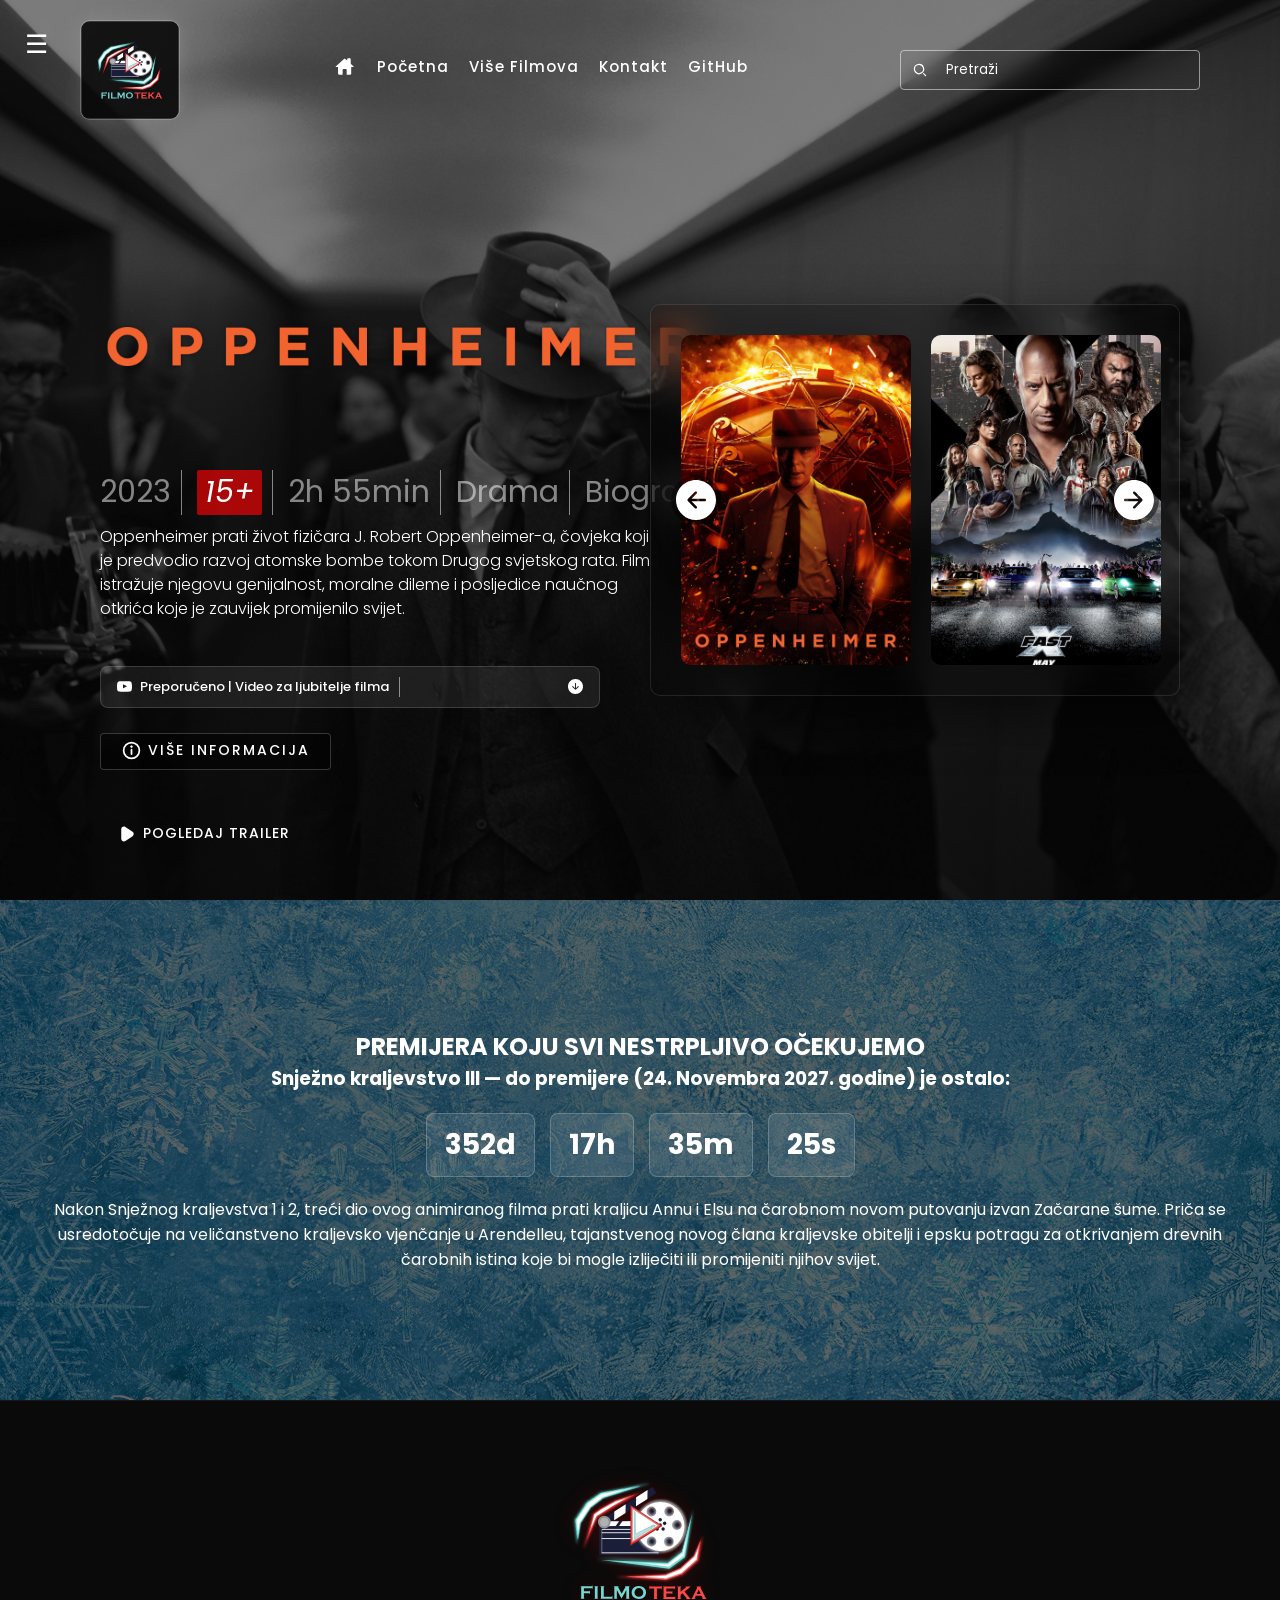
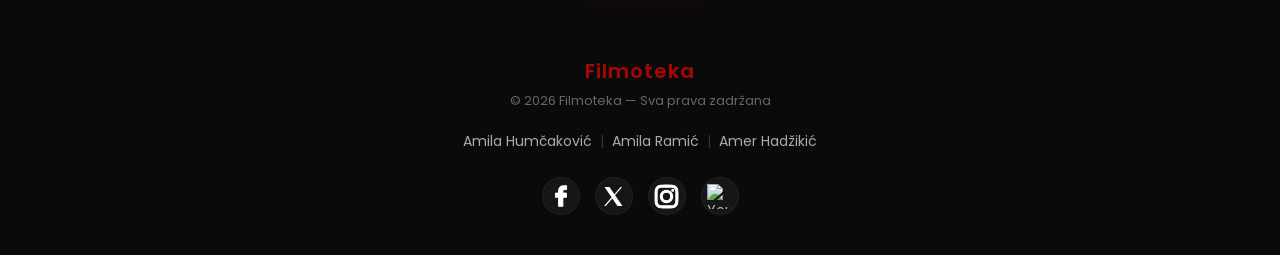
==== Završni projekat - Grupa10 (TPTP 2026)/index.html @ 95c1a212 "Dodana je funkcionalnost za pretragu(search) u tptpskripte.js" ====
<!DOCTYPE html>
<html lang="bs">
<head>
    <meta charset="UTF-8" />
    <meta name="viewport" content="width=device-width, initial-scale=1.0" />

    
    <link rel="stylesheet" href="./tptpstil.css" />
    

    <title>Filmoteka</title>
    <link rel="icon" type="image/png" sizes="128x128" href="./Fotografije za projekat/Vektorske fotografije/filmotekaSaTekstom.svg">
</head>
<body>

    <header>
        <a href="index.html" class="logo"><img src="./Fotografije za projekat/Vektorske fotografije/filmotekaSaTekstom.svg" style="width:190px;">
        </a>

        <ul class="nav">
            <li>
                <a href="index.html"><img src="./Fotografije za projekat/Vektorske fotografije/BijeliSVG/KućaBijela.svg" alt="Početna" height="25" width="25"></a>
            </li>

            <li><a href="index.html">Početna</a></li>
            <li><a href="sadrzaj.html">Više Filmova</a></li>
            <li><a href="kontakt.html">Kontakt</a></li>
            <li><a href="https://github.com/amila-humcakovic/Grupa10-TPTP-2026" target="_blank">GitHub</a></li>
        </ul>
     <div class="search">
            <input type="text" placeholder="Pretraži" />
            <img src="./Fotografije za projekat/Vektorske fotografije/BijeliSVG/PretragaBijela.svg" alt="Pretraga" height="30" width="30">
        </div>

     <div class="side-menu" id="sideMenu">

            <a href="index.html"><img src="./Fotografije za projekat/Vektorske fotografije/BijeliSVG/KućaBijela.svg" alt="Početna" height="25" width="25"> Početna</a>
            <a href="sadrzaj.html">Više Filmova</a>
            <a href="kontakt.html">Kontakt</a>

     </div>

<div class="menu-toggle" id="menuToggle">☰</div>

     </header>
        <div class="banner" id="banner" style="background-image: url('./Fotografije za projekat/Filmovi - za pozadinu/Biografija/Oppenheimer.jpg'); background-size: cover;">
            <div class="content active">
                <img src="./Fotografije za projekat/Filmovi - logo/Oppenheimer_Movie_Logo_2023.png" style="width: 720px;" alt="Oppenheimer" 
            class="movie-title" id="movie-title">
            <h4>
                <span id="movie-year">2023</span>
                <span><i id="movie-age">15+</i></span>
                <span id="movie-duration">2h 55min</span>
                <span id="movie-genre1">Drama</span>
                <span id="movie-genre2">Biografski</span>
            </h4>
                <section>
                    <p id="movie-description">
                    Oppenheimer prati život fizičara J. Robert Oppenheimer-a, čovjeka koji je predvodio razvoj atomske bombe tokom Drugog svjetskog rata. 
                    Film istražuje njegovu genijalnost, moralne dileme i posljedice naučnog otkrića koje je zauvijek promijenilo svijet.
                   </p>

                  <aside>

                <div id="video-widget">
                    <button id="video-toggle">
                        <span id="video-toggle-label">
                            <img src="./Fotografije za projekat/Vektorske fotografije/BijeliSVG/YoutubeBijeli.svg" alt="Youtube" height="15" width="15">
                            Preporučeno | Video za ljubitelje filma
                        </span>
                        <img src="./Fotografije za projekat/Vektorske fotografije/BijeliSVG/StrijelicaDoleBijela.svg" alt="Toggle" height="15" width="15">
                    </button>
                    <div id="video-embed-box">
                        <div class="video-ratio-box">
                            <iframe
                                id="video-iframe"
                                src="https://www.youtube.com/embed/WOTV96rp5rY?rel=0"
                                title="Preporučeni video"
                                frameborder="0"
                                allow="accelerometer; autoplay; clipboard-write; encrypted-media; gyroscope; picture-in-picture"
                                allowfullscreen>
                            </iframe>
                        </div>
                    </div>
                </div>
            </aside>

                </section><br>
                <div class="button">
                    <a href="#" class="more" id="info-btn"><img src="./Fotografije za projekat/Vektorske fotografije/BijeliSVG/Informacije(i)Bijelo.svg" alt="Više informacija" height="21" width="21"> Više informacija</a>
                </div>
            </div>
            <div class="carousel-box">
            <div class="slider-wrapper">

    <button class="slide-btn left" id="prev">
        <img src="./Fotografije za projekat/Vektorske fotografije/BijeliSVG/LijevaStrijelicaBijela.svg" alt="Prethodni" height="25" width="25">
    </button>

    <div class="movie-slider" id="slider">

        <div class="movie-card" 

            data-bg="./Fotografije za projekat/Filmovi - za pozadinu/Biografija/Oppenheimer.jpg" 
            data-title="./Fotografije za projekat/Filmovi - logo/Oppenheimer_Movie_Logo_2023.png"
            data-trailer="https://www.youtube.com/watch?v=uYPbbksJxIg"
            data-description="Oppenheimer prati život fizičara J. Robert Oppenheimer-a, čovjeka koji je predvodio razvoj atomske bombe tokom Drugog svjetskog rata. Film istražuje njegovu genijalnost, moralne dileme i posljedice naučnog otkrića koje je zauvijek promijenilo svijet."
            data-year="2023"
            data-age="15+"
            data-duration="2h 55min"
            data-genre1="Drama"
            data-genre2="Biografski"
            data-DuziOpisFilma="J. Robert Oppenheimer bio je američki teorijski fizičar koji je predvodio Manhattanski projekt — tajni vojni program koji je za cilj imao razvoj prve nuklearne bombe. Film Christophera Nolana prati njegov život od studentskih dana u Evropi do imenovanja za direktora laboratorije Los Alamos 1943.
                                Oppenheimer je okupio tim najsjajnijih naučnih umova 20. vijeka. Uspješan test Trinity u julu 1945. označio je prekretnicu: čovječanstvo je dobilo moć kojoj nije znalo granice.
                                Bacanje bombi na Hirošimu i Nagasaki ubilo je između 129.000 i 226.000 civila. Oppenheimer je rekao: 'Sada sam postao Smrt, razarač svjetova.
                                U poslijeratnom periodu zalagao se za međunarodnu kontrolu nuklearnog oružja što ga je dovelo u sukob s vlastima. Film kulminira dramatičnim saslušanjem 1954. koje mu je oduzelo sigurnosnu dozvolu.
                                Film je osvojio sedam Oscara, uključujući za Najbolji film."
>       
            <img src="./Fotografije za projekat/Filmovi - posteri/Biografija/Oppenheimer.jpg" alt="Oppenheimer">
        </div>

        <div class="movie-card" 
        
            data-bg="./Fotografije za projekat/Filmovi - za pozadinu/Akcija/fastxbg.jpg"
            data-title="./Fotografije za projekat/Filmovi - logo/Fast_X_logo.png"
            data-trailer="https://www.youtube.com/watch?v=32RAq6JzY-w"
            data-description="Dom Toretto i njegova porodica suočavaju se s najopasnijim neprijateljem do sada..."
            data-year="2023"
            data-age="13+"
            data-duration="2h 10min"
            data-genre1="Akcija"
            data-genre2="Avantura"
            data-DuziOpisFilma="Fast X je deseti nastavak jedne od najprofitabilnijih filmskih franšiza u historiji. Dante Reyes, sin moćnog kolumbijskog narko-bosa, pojavljuje se s jedinim ciljem — potpunom osvetom.
                                Jason Momoa donosi karizmatičnog i nepredvidivog antagonistu kakav franšiza još nije vidjela. Dom mora zaštititi sina Briana dok njegova porodica postaje meta jedan po jedan.
                                Film uključuje scene snimljene u Rimu, Portugalu i Brazilu, dajući produkciji globalni spektakl."
>
            <img src="./Fotografije za projekat/Filmovi - posteri/Akcija/fastx.jpg" alt="Brzi i žestoki">
        </div>

        <div class="movie-card" 
        
            data-bg="./Fotografije za projekat/Filmovi - za pozadinu/Horror/it.jpg"
            data-title="./Fotografije za projekat/Filmovi - logo/itlogo.png"
            data-trailer="https://www.youtube.com/watch?v=FnCdOQsX5kc"
            data-description="It prati grupu djece iz malog grada Derry-ja, koja se suočava s drevnim zlom koje poprima oblik zastrašujućeg klauna Pennywisea. Dok misteriozni nestanci potresaju grad, oni moraju prevladati vlastite strahove kako bi zaustavili biće koje vreba iz tame."
            data-year="2017"
            data-age="16+"
            data-duration="2h 10min"
            data-genre1="Horror"
            data-genre2="Triler"
            data-DuziOpisFilma="IT je adaptacija kultnog romana Stephena Kinga iz 1986. Smještena u izmišljeni grad Derry, priča prati grupu tinejdžera 'Klub gubitnika' koji se suočavaju s drevnim zlom koje se budi svakih 27 godina.
                                Ovo zlo poprima oblik Pennywisea Plesnog Klauna (Bill Skarsgård), koji se hrani strahom djece. Sedmero prijatelja odlučuje se suprotstaviti i pronaći istinu.
                                Film balansira između iskonskog straha i drame o odrastanju. Zarađeni $700 miliona od budžeta $35 miliona čine ga rekordnim horor filmom."
>
            <img src="./Fotografije za projekat/Filmovi - posteri/Horror/it.jpg" alt="It">
        </div>

        <div class="movie-card" 
            data-bg="./Fotografije za projekat/Filmovi - za pozadinu/Porodični/Home_Alone(Sam_u_Kući).jpg"
            data-title="./Fotografije za projekat/Filmovi - logo/homealone.png"
            data-trailer="https://www.youtube.com/watch?v=jEDaVHmw7r4"
            data-description="Sam u kući prati dječaka Kevina koji slučajno ostaje sam kod kuće tokom božićnih praznika. Kada dvojica nespretnih provalnika pokušaju opljačkati njegov dom, Kevin postavlja niz kreativnih i urnebesnih zamki kako bi ih zaustavio."
            data-year="1990"
            data-age="7+"
            data-duration="1h 43min"
            data-genre1="Porodični"
            data-genre2="Komedija"
            data-DuziOpisFilma="Osmogodišnji Kevin McCallister slučajno je zaboravljen kod kuće kada cijela porodica požuri na let za Pariz na Božić.
                                Dvojica nespretnih provalnika Harry i Marv — 'Mokri razbojnici' — imaju oko na njihovu kuću. Kevin postavlja niz brutalnih i urnebesnih zamki: užarene kvake, podmazane stepenice, konzerve boje...
                                Zarađeni $476 miliona od budžeta $18 miliona čine ga jednim od najprofitabilnijih filmova ikad."
>               
            <img src="./Fotografije za projekat/Filmovi - posteri/Porodični/Home_Alone(Sam_u_Kući).jpg" alt="Sam u kući">
        </div>

        <div class="movie-card" 
            data-bg="./Fotografije za projekat/Filmovi - za pozadinu/Animirani filmovi/Frozen(Snježno_Kraljevstvo).jpg"
            data-title="./Fotografije za projekat/Filmovi - logo/frozenlogo.png"
            data-trailer="https://www.youtube.com/watch?v=TbQm5doF_Uc"
            data-description="Snježno kraljevstvo prati princezu Annu koja kreće na opasno putovanje kako bi pronašla svoju sestru Elsu, čije moći leda i snijega nenamjerno zarobe kraljevstvo u vječnoj zimi. Uz pomoć novih prijatelja, Anna pokušava spasiti kraljevstvo i obnoviti porodičnu vezu."
            data-year="2013"
            data-age="6+"
            data-duration="1h 42min"
            data-genre1="Animirani"
            data-genre2="Porodični"
            data-DuziOpisFilma="Frozen — Snježno kraljevstvo slobodna je adaptacija Andersenove bajke 'Snježna kraljica'. Elsa s moći leda nenamjerno zbaci vječitu zimu na cijelo kraljevstvo, a Anna kreće u potragu uz planinara Kristoffa, irvasa Svena i snješka Olafa.
                                Frozen je preokrenuo klasičnu Disney formulu — prava ljubav koja spašava nije romantična već između sestara. Pjesma 'Let It Go' postala je kulturni fenomen.
                                Film je osvajao Oscara za Najbolji animirani film uz zaradu od $1.28 milijardi."
>
            <img src="./Fotografije za projekat/Filmovi - posteri/Animirani filmovi/Frozen(Snježno_Kraljevstvo).jpg" alt="Snježno Kraljevsto">
        </div>

        <div class="movie-card" 
        
            data-bg="./Fotografije za projekat/Filmovi - za pozadinu/Horror/Scream(Vrisak).jpg"
            data-title="./Fotografije za projekat/Filmovi - logo/screamlogo.png"
            data-trailer="https://www.youtube.com/watch?v=tV4PTwciTuQ"
            data-description="Scream prati grupu tinejdžera koje progoni misteriozni ubica poznat kao Ghostface. Dok se niz brutalnih ubistava širi gradom, Sidney Prescott pokušava otkriti identitet maskiranog ubice prije nego što i sama postane njegova sljedeća žrtva."
            data-year="1996"
            data-age="16+"
            data-duration="1h 51min"
            data-genre1="Horror"
            data-genre2="Triler"
            data-DuziOpisFilma="Scream Wesa Cravena nije samo horor film — to je inteligentna dekonstrukcija i ljubavno pismo čitavom horor žanru. Film prati Sidney Prescott, tinejdžerku koja se oporavlja od ubojstva majke.
                                Počinitelj — Ghostface — naziva žrtve i postavlja im pitanja iz horor filmova. Likovi znaju pravila horor filmova i komentiraju ih dok ih proživljavaju.
                                Neve Campbell pruža jednu od najjačih heroinskih uloga u horor historiji. Scream je revitalizovao žanr krajem '90-ih."
>
            <img src="./Fotografije za projekat/Filmovi - posteri/Horror/Scream(Vrisak).jpg" alt="Vrisak">
        </div>


    </div>

<button class="slide-btn right" id="next">
        <img src="./Fotografije za projekat/Vektorske fotografije/BijeliSVG/DesnaStrijelicaBijela.svg" alt="Sljedeći" height="25" width="25">
</button>

</div>
         </div>
         <a href="https://www.youtube.com/watch?v=uYPbbksJxIg" class="play-trailer" id="trailer-btn" target="_blank">
             
            <img src="./Fotografije za projekat/Vektorske fotografije/BijeliSVG/PlayBijeli.svg" alt="Pogledaj trailer" height="18" width="15">
             Pogledaj trailer
         </a>

         </div>

<div id="ViseInformacijaOFilmu" class="DodatanPopupFilma">
    <div class="PopupSadrzaj">
        <div class="PopupPodaci">
            <span id="PopupGodina">2023</span> | 
            <span id="PopupDob">15+</span> | 
            <span id="PopupTrajanje">2h 55min</span> | 
            <span id="PopupPrviZanr">Drama</span> | 
            <span id="PopupDrugiZanr">Biografski</span>
        </div>
        <p id="DuziOpisFilma">J. Robert Oppenheimer bio je američki teorijski fizičar koji je predvodio Manhattanski projekt — tajni vojni program koji je za cilj imao razvoj prve nuklearne bombe. Film Christophera Nolana prati njegov život od studentskih dana u Evropi do imenovanja za direktora laboratorije Los Alamos 1943.
                                Oppenheimer je okupio tim najsjajnijih naučnih umova 20. vijeka. Uspješan test Trinity u julu 1945. označio je prekretnicu: čovječanstvo je dobilo moć kojoj nije znalo granice.
                                Bacanje bombi na Hirošimu i Nagasaki ubilo je između 129.000 i 226.000 civila. Oppenheimer je rekao: 'Sada sam postao Smrt, razarač svjetova.
                                U poslijeratnom periodu zalagao se za međunarodnu kontrolu nuklearnog oružja što ga je dovelo u sukob s vlastima. Film kulminira dramatičnim saslušanjem 1954. koje mu je oduzelo sigurnosnu dozvolu.
                                Film je osvojio sedam Oscara, uključujući za Najbolji film.</p>
    </div>
</div>

<div class="premijera-sekcija"style="background-image: url('./Fotografije za projekat/Filmovi - za pozadinu/Animirani filmovi/Frozen3(Pozadina).jpg'); background-size: cover; height: 500px;">
  <h2>PREMIJERA KOJU SVI NESTRPLJIVO OČEKUJEMO</h2>
  <h3>Snježno kraljevstvo III — do premijere (24. Novembra 2027. godine) je ostalo:</h3>
  <div id="timer"></div>
  <p>Nakon Snježnog kraljevstva 1 i 2, treći dio ovog animiranog filma prati kraljicu Annu i Elsu na čarobnom novom putovanju izvan Začarane šume. Priča se usredotočuje na veličanstveno kraljevsko vjenčanje u Arendelleu, 
    tajanstvenog novog člana kraljevske obitelji i epsku potragu za otkrivanjem drevnih čarobnih istina koje bi mogle izliječiti ili promijeniti njihov svijet.</p>
</div>

<script src="./tptpskripte.js"></script>

<footer class="footer">

    <div class="footer-content">

        <img 
            src="./Fotografije za projekat/Vektorske fotografije/filmotekaSaTekstom.svg" 
            alt="Filmoteka Logo"
            class="footer-logo"
        >

        <h3>Filmoteka</h3>

        <p>
            © 2026 Filmoteka — Sva prava zadržana
        </p>

        <div class="footer-authors">
            <span>Amila Humčaković</span>
            <span>Amila Ramić</span>
            <span>Amer Hadžikić</span>
        </div>

        <div class="footer-socials">

            <a href="https://www.facebook.com/netflix" target="_blank">
                <img src="./Fotografije za projekat/Vektorske fotografije/BijeliSVG/FacebookBijeli.svg" alt="Facebook" height="30" width="30">
            </a>

            <a href="https://x.com/netflix" target="_blank">
                <img src="./Fotografije za projekat/Vektorske fotografije/BijeliSVG/X(Twitter)Bijeli.svg" alt="X" height="25" width="25">
            </a>

            <a href="https://www.instagram.com/netflix" target="_blank">
                <img src="./Fotografije za projekat/Vektorske fotografije/BijeliSVG/InstagramBijeli.svg" alt="Instagram" height="25" width="25">
            </a>

            <a href="https://www.youtube.com/Netflix" target="_blank">
                <img src="./Fotografije za projekat/Vektorske fotografije/BijeliSVG/YouTubeBijeli.svg" alt="YouTube" height="25" width="25">
            </a>

        </div>

    </div>

</footer>


</body>
</html>
---- Završni projekat - Grupa10 (TPTP 2026)/tptpstil.css ----
@import url('https://fonts.googleapis.com/css2?family=Poppins:ital,wght@0,100;0,200;0,300;0,400;0,500;0,600;0,700;0,800;0,900;1,100;1,200;1,300;1,400;1,500;1,600;1,700;1,800;1,900&display=swap');
*{
    margin: 0;
    padding: 0;
    box-sizing: border-box;
    font-family: 'Poppins', sans-serif;
}

:root{
    --primary-color: #ff0404a4;
}

html{
    scroll-behavior: smooth;
    overflow-x: hidden;
}

body{
   background-color: #111; 
    font-family:'Poppins', sans-serif;
    overflow-x: hidden;
    overflow-y: auto;
    
}

header{
    position: fixed;
    top: 0;
    left: 0;
    margin: 0;
    width: 100%;
    display: flex;
    justify-content: space-between;
    align-items: center;
    padding: 20px 80px;
    z-index: 1000;
    transition: 0.5s;
}

.logo{
    display: inline-flex;
    align-items: center;
    justify-content: center;
    width: 100px;
    aspect-ratio: 1 / 1;
    border-radius: 10%;
    background: rgba(255, 255, 255, 0.08);
    border: 1px solid rgba(255, 255, 255, 0.18);
    box-shadow: 0 0 20px rgba(255, 255, 255, 0.12);
    overflow: hidden;
}

.logo img{
    width: 100% !important;
    height: 100%;
    display: block;
    object-fit: contain;
    border: 1px solid rgba(255, 255, 255, 0.15);
    background: rgba(0, 0, 0, 0.85);
}

.logo:hover{
    box-shadow: 0 0 30px var(--primary-color);
    transform: scale(1.05);
    transition: 0.3s ease;
}

.nav{
    display: flex;
    transition: top 0.3s ease-in-out;
}


.nav li{
    list-style: none;
    margin: 0 10px;

}


.nav li a{
    text-decoration: none;
    color: white;
    letter-spacing: 1px;
    font-size: 15px;
    font-weight: 500;
    transition: 0.3s ease;
    cursor: pointer;

}

.nav li a:hover{
    color: var(--primary-color);
}

.search{
    position: relative;
    width: 300px;
    height: 40px;
}

.search input{
    position: absolute;
    left: 0;
    top: 0;
    width: 100%;
    height: 100%;
    background: transparent;
    color: white;
    border: 1px solid rgba(255, 255, 255, 0.5);
    outline: none;
    border-radius: 4px;
    padding: 0 10px 0 45px !important;
    backdrop-filter: blur(10px);

}

.search input:hover{
    border-color: var(--primary-color);
    box-shadow: 0 0 25px rgba(255,0,0,0.6);
    transform: scale(1.02);
    transition: 0.3s ease;
}

.search input:focus{
    border-color: var(--primary-color);
    box-shadow: 0 0 20px var(--primary-color);
    outline: none;
}

.search input::placeholder{
    color: white;

}

.search img{
    position: absolute;
    left: 10px;
    top: 50%;
    transform: translateY(-50%);
    color: white;
    padding-right: 10px;
}

.banner{
    position: relative;
    width: 100%;
    min-height: 100vh;
    padding: 0 100px;
    display: flex;
    justify-content: space-between;
    align-items: center;
    background: url('../slike/st54k.jpg') no-repeat;
    background-size: cover;
    background-position: center;
    overflow: visible;
    transition: 0.5s;
    padding-top: 100px;
    margin-bottom: 0;
    padding-bottom: 0;
}

.banner::before{
    position: absolute;
    content: '';
    top: 0;
    left: 0;
    right: 0;
    bottom: 0;
    width: 100%;
    height: 100%;
    background: rgba(0, 0, 0, 0.5);

}



 
.content{
    position: relative;
    max-width: 550px;
    display: none;
    visibility: hidden;
    transform: scale(0);
    transition: 0.5s;
    
}

.content.active{
    display: block;
    visibility: visible;
    transform: scale(1);
    transition: 0.5s;
    
}

.movie-title{
    max-width: 600px;
}

.banner .content h4{
    color: rgba(255, 255, 255, 0.5);
    font-size: 30px;
    font-weight: 400;
    display: flex;
    align-items: center;
    flex-wrap: nowrap;
    gap: 5px;
}

.banner .content span{
    padding: 0 10px;
    border-right: 1px solid rgba(255, 255, 255, 0.5);
    white-space: nowrap;
}

.banner .content span:first-child{
    padding-left: 0;
}

.banner .content span:last-child{
    border-right: none;
}

.banner .content h4 span i{
    background: var(--primary-color);
    color: white;
    padding: 0 8px;
    display: inline-block;
    border-radius: 2px;

}

.banner .content p{
    color:white;
    margin: 10px 0 20px;
    font-size: 1em;
    font-weight: 300;
    line-height: 1.5em;

}

aside{
    margin-top: 10px;
    width: 100%;
    background: transparent;
    color: white;
    font-size: 16px;
    font-weight: 500;
    text-decoration: none;
    letter-spacing: 1px;
    text-transform: uppercase;
    transition: 0.3s;
    display: inline-flex;
    align-items: center;
    gap: 8px;
}

.banner .content aside:hover{
    color:  rgba(255,0,0,0.6);
}

.banner .content .button{
    position: relative;
}

.banner .content .button a{
    position: relative;
    display: inline-block;
    margin-right: 10px;
    background: rgba(0, 0, 0, 0.5);
    color: white;
    padding: 6px 20px;
    text-decoration: none;
    font-weight: 500;
    letter-spacing: 2px;
    text-transform: uppercase;
    transition: 0.5s;
    cursor: pointer;
}

.banner .content .button a:nth-child(1){
    background: rgba(0, 0, 0, 0.5);
    border: 1px solid rgba(255, 255, 255, 0.2);
}

.banner .content .button a:hover:nth-child(1){
    background: var(--primary-color);
}

.banner .content .button a:nth-child(2){
    background: rgba(0, 0, 0, 0.5);
    border: 1px solid rgba(255, 255, 255, 0.2);
}

.banner .content .button a:hover:nth-child(2){
    background: var(--primary-color);
}

.banner .carousel-box{
    position: relative;
    width: 790px;
    min-width: unset;
    display: flex;
    justify-content: center;
    align-items: center;
    background: rgba(0, 0, 0, 0.2);
    box-shadow: 20px 20px 50px rgba(0, 0, 0, 0.5);
    border: 1px solid rgba(255, 255, 255, 0.1);
    backdrop-filter: blur(20px);
    border-radius: 10px;
    padding:10px;
    overflow: hidden;
}

.play{
    display: inline-flex;
    align-items: center;
    gap: 8px;
    padding: 10px 20px;
    font-size: 14px;
    font-weight: 500;
    text-decoration: none;
    letter-spacing: 1px;
    text-transform: uppercase;
    border-radius: 4px;
    cursor: pointer;
    background: rgba(0,0,0,0.5);
    border: 1px solid rgba(255,255,255,0.2);
    color: white;
    transition: 0.3s;
    position: absolute;
}

.play:hover{
    color: var(--primary-color);
}

.more{
    display: inline-flex;
    align-items: center;
    gap: 8px;
    padding: 6px 20px;
    font-size: 14px;
    font-weight: 500;
    text-decoration: none;
    letter-spacing: 1px;
    text-transform: uppercase;
    border-radius: 4px;
    cursor: pointer;
    background: rgba(0,0,0,0.5);
    border: 1px solid rgba(255,255,255,0.2);
    color: white;
    transition: 0.3s;
}

.more img{
    vertical-align: middle;
    margin-bottom: 2px;
}

.play-trailer{
    position: absolute;
    bottom: 50px;
    left: 100px;
    display: inline-flex;
    align-items: center;
    gap: 8px;
    background: transparent;
    color: white;
    padding: 6px 20px;
    font-size: 14px;
    font-weight: 500;
    text-decoration: none;
    letter-spacing: 1px;
    text-transform: uppercase;
    border-radius: 4px;
    cursor: pointer;
    transition: 0.3s;
}


.play-trailer:hover{
    color: var(--primary-color);
}

.movie-card {
    width: 230px;
    height: 330px;
    border-radius: 10px;
    overflow: hidden;
    transition: 0.3s ease;
    cursor: pointer;
    flex-shrink: 0;
}

.movie-card img {
    width: 100%;  
    height: 100%; 
    object-fit: cover; 
}

.movie-card:hover {
    transform: scale(1.08);
    box-shadow: 0 0 20px var(--primary-color);
}

.movie-slider {
    position: relative;
    display: flex;
    gap: 20px;    
    overflow-x: auto; 
    padding: 20px;
    width: 100%;
    scroll-behavior: smooth;
    overflow:hidden;
}

.movie-slider::-webkit-scrollbar {
    display: none; 
}

.movie-card.active{
    transform: scale(1.1);
    box-shadow: 0 0 25px rgba(255,0,0,0.7);
}

.slider-wrapper {
    position: relative;
    width: 100%;
    display: flex;
    align-items: center;
    overflow: hidden;
}

.slide-btn{
    position:absolute;
    top: 50%;
    transform: translateY(-50%);
    width: 50px;
    height: 50px;
    border: none;
    color: white;
    background: rgba(0, 0, 0, 0.5);
    cursor: pointer;
    transition: 0.3s ease, background 0.3s ease;
    z-index: 10;
    border-radius: 50%;
}

.slide-btn:hover{
    background: var(--primary-color);
    transform: translateY(-50%) scale(1.1);
}

.left{
    left: 10px;
}

.right{
    right: 10px;
}

.slide-btn img{
    width: 40px;
    height: 40px;
    border: none;
    transition: 0.3S ease;
    vertical-align: middle; 
}

.sci{
    position: absolute;
    bottom: 50px;
    right: 100px;
    display: inline-flex;
    justify-content: center;
    align-items: center;
    gap: 25px;
}

.sci a{
    color: white;
    font-size: 25px;
    text-decoration: none;
    text-transform: uppercase;
    transition: 0.3s;
    font-weight: 500;
    letter-spacing: 1px;
    transition: 0.3s;
    cursor: pointer;

}

.side-menu{
    position: fixed;
    top: 0;
    left: -250px;
    width: 250px;
    height: 100vh;
    background: rgba(0,0,0,0.95);
    backdrop-filter: blur(10px);
    padding: 80px 20px;
    display: flex;
    flex-direction: column;
    gap: 20px;
    transition: 0.4s ease;
    z-index: 999;
}

.side-menu.otvoren{
    left: 0;
}

.side-menu a{
    color: white;
    text-decoration: none;
    font-size: 16px;
    transition: 0.3s;
    display: flex;
    align-items: center;
    gap: 10px;
    padding: 5px;
}

.side-menu a:hover{
    color: var(--primary-color);
    transform: translateX(5px);
}

.menu-toggle{
    position: fixed;
    top: 25px;
    left: 25px;
    font-size: 26px;
    color: white;
    cursor: pointer;
    z-index: 1000;
    transition: 0.3s;
}

.menu-toggle:hover{
    color: var(--primary-color);
}

.sci a:hover{
    color: var(--primary-color);
}

.DodatanPopupFilma {
    display:none;
    position: fixed;
    top: 0;
    left: 0;
    width: 100%;
    height: 100%;
    background: rgba(0, 0, 0, 0.75);
    backdrop-filter: blur(8px);
    justify-content: center;
    align-items: center;
    z-index: 9999;
}


.DodatanPopupFilma[style*="display: block"] {
    display: flex !important;
}

.DodatanPopupFilma.active {
    display: flex;
}

.PopupSadrzaj {
    background: #181818;
    border: 1px solid rgba(255, 255, 255, 0.1);
    border-radius: 16px;
    padding: 30px;
    max-width: 500px;
    width: 90%;
    position: relative;
    box-shadow: 0 20px 40px rgba(0, 0, 0, 0.6);
    color: white;
    display: flex;
    flex-direction: column;
    gap: 15px;
}
.PopupPodaci {
    font-size: 14px;
    color: #aaa;
    line-height: 1.6;
}

.PopupPodaci h2 {
    font-size: 22px;
    font-weight: 600;
    color: #fff;
    margin-bottom: 5px;
}

.PopupPodaci span {
    display: inline-block;
    background: rgba(255, 255, 255, 0.07);
    padding: 3px 10px;
    border-radius: 4px;
    margin-right: 6px;
    font-size: 13px;
}

#timer {
    display: flex;
    gap: 15px;
    justify-content: center;
    margin: 20px 0;
    font-size: 28px;
    font-weight: 700;
    color: white;
}

#timer span {
    background: rgba(255, 255, 255, 0.1);
    border: 1px solid rgba(255, 255, 255, 0.2);
    border-radius: 8px;
    padding: 10px 18px;
    min-width: 70px;
    text-align: center;
}

.premijera-sekcija {
    position: relative;
    background-size: cover;
    background-position: center;
    height: 500px;
    display: flex;
    flex-direction: column;
    justify-content: center;
    align-items: center;
    text-align: center;
    padding: 40px;
    color: white;
}

.premijera-sekcija::before {
    content: '';
    position: absolute;
    top: 0; left: 0;
    width: 100%; height: 100%;
    background: rgba(0, 0, 0, 0.6);
}

.premijera-sekcija h2,
.premijera-sekcija h3,
.premijera-sekcija p,
.premijera-sekcija #timer {
    position: relative;
    z-index: 1;
}

#video-widget {
    margin-top: 15px;
    width: 100%;
    max-width: 500px;
}

#video-toggle {
    display: flex;
    align-items: center;
    justify-content: space-between;
    width: 100%;
    background: rgba(255, 255, 255, 0.08);
    border: 1px solid rgba(255, 255, 255, 0.15);
    border-radius: 8px;
    padding: 10px 16px;
    color: white;
    cursor: pointer;
    font-family: 'Poppins', sans-serif;
    font-size: 13px;
    font-weight: 500;
    transition: all 0.3s ease;
}

#video-toggle:hover {
    background: rgba(255, 255, 255, 0.14);
    border-color: var(--primary-color);
}

#video-toggle-label {
    display: flex;
    align-items: center;
    gap: 8px;
}

#video-embed-box {
    display: none;
    margin-top: 10px;
    border-radius: 10px;
    overflow: hidden;
    border: 1px solid rgba(255, 255, 255, 0.1);
}

#video-embed-box.otvoren {
    display: block;
}

.video-ratio-box {
    position: relative;
    width: 100%;
    padding-bottom: 56.25%;
    height: 0;
}

.video-ratio-box iframe {
    position: absolute;
    top: 0;
    left: 0;
    width: 100%;
    height: 100%;
    border: none;
}


/*Sadrzaj.html*/

.movies-grid {
    display: grid;
    grid-template-columns: repeat(auto-fill, minmax(200px, 1fr));
    gap: 30px;
    padding: 40px 100px;
    padding-top: 20px;
}

.film-card {
    position: relative;
    background: #1a1a1a;
    border-radius: 10px;
    overflow: hidden;
    box-shadow: 0 10px 20px rgba(0,0,0,0.3);
    transition: transform 0.3s ease, box-shadow 0.3s ease;
    cursor: pointer;
    display: flex;
    flex-direction: column;
}

.film-card img {
    width: 100%;
    height: 300px;
    object-fit: cover; 
    display: block;
    transition: transform 0.5s ease;
}


.film-card:hover {
    transform: translateY(-5px) scale(1.02);
    box-shadow: 0 10px 50px rgba(255, 0, 0, 0.4);
}



.film-card-overlay {
    position: absolute;
    top: 0; left: 0; width: 100%; height: 300px;
    background: rgba(0, 0, 0, 0.7);
    display: flex;
    justify-content: center;
    align-items: center;
    opacity: 0;
    transition: opacity 0.3s ease;
    z-index: 2;
}

.film-card:hover .film-card-overlay {
    opacity: 1;
}

.film-card-overlay span {
    background: var(--primary-color);
    color: white;
    padding: 8px 16px;
    border-radius: 4px;
    font-size: 14px;
    font-weight: 500;
}

.film-card-info {
    padding: 15px;
    background: #202020;
}

.film-card-info h3 {
    font-size: 16px;
    font-weight: 600;
    margin-bottom: 8px;
    white-space: nowrap;
    overflow: hidden;
    text-overflow: ellipsis; 
    color: #f8f8f8;
}

.film-card-meta {
    display: flex;
    justify-content: space-between;
    font-size: 12px;
    color: #a1a1a1;
    margin-bottom: 8px;
}

.film-card-meta .rating {
    color: #f39c12; 
    font-weight: 600;
}

.film-card-genre {
    display: inline-block;
    font-size: 11px;
    background: rgba(255,255,255,0.1);
    padding: 3px 8px;
    border-radius: 3px;
    color: #a1a1a1;
}

.pozadina-preko-ekrana-popup {
    position: fixed;
    top: 0;
    left: 0;
    width: 100%;
    height: 100%;
    background: rgba(0, 0, 0, 0.80);
    backdrop-filter: blur(8px);
    display: none;
    justify-content: center;
    align-items: center;
    z-index: 9999;
}

.pozadina-preko-ekrana-popup.aktivno {
    display: flex;
}

#popup-sadrzajweb-pravokutnik {
    background: #181818;
    border: 1px solid rgba(255, 255, 255, 0.12);
    border-radius: 16px;
    padding: 35px;
    max-width: 520px;
    width: 90%;
    position: relative;
    box-shadow: 0 20px 50px rgba(0, 0, 0, 0.7);
    color: white;
    display: flex;
    flex-direction: column;
    gap: 12px;
}

#popup-sadrzajweb-pravokutnik h3 {
    font-size: 22px;
    font-weight: 700;
    color: #fff;
    margin-bottom: 4px;
}

#popup-sadrzajweb-pravokutnik .film-card-meta {
    font-size: 13px;
    color: #aaa;
    display: flex;
    gap: 12px;
    flex-wrap: wrap;
}

#popup-sadrzajweb-pravokutnik .film-card-genre {
    display: inline-block;
    font-size: 12px;
    background: rgba(255, 255, 255, 0.08);
    padding: 4px 10px;
    border-radius: 4px;
    color: #bbb;
    border: 1px solid rgba(255,255,255,0.1);
}

#popup-sadrzajweb-pravokutnik [data-sinopsis] {
    font-size: 14px;
    color: #ccc;
    line-height: 1.7;
    border-top: 1px solid rgba(255,255,255,0.07);
    padding-top: 12px;
}

#popup-sadrzajweb-pravokutnik .popup-close {
    position: absolute;
    top: 15px;
    right: 18px;
    background: transparent;
    border: none;
    color: #888;
    font-size: 22px;
    cursor: pointer;
    transition: color 0.3s;
    line-height: 1;
}

#popup-sadrzajweb-pravokutnik .popup-close:hover {
    color: var(--primary-color);
}

.filter-bar {
    display: flex;
    justify-content: center;
    align-items: center;
    flex-wrap: wrap;
    gap: 12px;
    padding: 140px 40px 30px; 
    background: linear-gradient(to bottom, rgba(0,0,0,0.9), transparent);
}

.filter-btn {
    background: rgba(255, 255, 255, 0.08);
    color: #fff;
    border: 1px solid rgba(255, 255, 255, 0.1);
    padding: 8px 18px;
    font-size: 14px;
    font-weight: 500;
    border-radius: 20px;
    cursor: pointer;
    transition: all 0.3s ease;
}

.filter-btn:hover {
    background: var(--primary-color);
    border-color: var(--primary-color);
    box-shadow: 0 0 15px rgba(255, 0, 0, 0.4);
}
 
.filter-btn.active {
    background: var(--primary-color); 
    border-color: var(--primary-color);
    box-shadow: 0 0 15px rgba(255, 0, 0, 0.4);
}

.section-wrap {
    padding: 6px 100px 40px;
}

.section-heading {
    font-size: 24px;
    font-weight: 600;
    margin-bottom: 20px;
    display: flex;
    align-items: center;
    gap: 10px;
    border-left: 4px solid var(--primary-color);
    padding-left: 15px;
    color: #f8f8f8;
}

.film-table {
    width: 100%;
    border-collapse: collapse;
    background: rgba(21, 21, 21, 0.6);
    backdrop-filter: blur(20px); 
    border: 1px solid rgba(255,255,255,0.1);
    border-radius: 8px;
    overflow: hidden;
    margin-bottom: 20px;
    color:#a1a1a1;
}

.film-table th, 
.film-table td {
    padding: 12px 20px;
    text-align: left;
    border-bottom: 1px solid rgba(255, 255, 255, 0.05);
}

.film-table th {
    background: rgba(0, 0, 0, 0.4);
    font-weight: 600;
    text-transform: uppercase;
    font-size: 13px;
    letter-spacing: 1px;
    color: #ccc;
}

.film-table tr:hover {
    background: rgba(255, 255, 255, 0.02); 
}

.imdb-rating {
    color: #f39c12;
    font-weight: 600;
}


.back-to-top {
    display: inline-flex;
    align-items: center;
    gap: 8px;
    color: #aaa;
    text-decoration: none;
    font-size: 14px;
    transition: color 0.3s;
}

.back-to-top:hover {
    color: var(--primary-color);
}


.gallery-grid {
    display: grid;
    grid-template-columns: repeat(auto-fill, minmax(300px, 1fr));
    gap: 20px;
}

.gallery-grid img {
    width: 100%;
    height: 200px;
    object-fit: cover;
    border-radius: 6px;
    border: 1px solid rgba(255,255,255,0.1);
    transition: all 0.4s cubic-bezier(0.165, 0.84, 0.44, 1);
    cursor: pointer;
    pointer-events: all;
}

.gallery-grid img:hover {
    transform: scale(1.03);
    border-color: var(--primary-color);
    box-shadow: 0 10px 25px rgba(255,0,0,0.3);
}

.imagemap-wrap {
    position: relative;
    max-width: 600px; 
    margin: 20px auto;
    border-radius: 12px;
    overflow: hidden;
    box-shadow: 0 10px 30px rgba(0, 0, 0, 0.5);
    border: 1px solid rgba(255, 255, 255, 0.1);
}

.imagemap-wrap img {
    width: 100%;
    display: block;
    height: auto;
}


#sec-mapa p {
    text-align: center;
    color: #bbb;
    font-size: 15px;
    margin-bottom: 15px;
}

#sec-mapa p i {
    color: var(--primary-color);
    margin-right: 5px;
}

#galerija-pozadina {
    position: fixed;
    top: 0;
    left: 0;
    width: 100%;
    height: 100%;
    background: rgba(0, 0, 0, 0.92);
    backdrop-filter: blur(12px);
    display: none;
    justify-content: center;
    align-items: center;
    z-index: 9999;
    cursor: pointer;
}

#galerija-pozadina.aktivno {
    display: flex;
}

#galerija-pozadina img {
    max-width: 90vw;
    max-height: 85vh;
    object-fit: contain;
    border-radius: 10px;
    box-shadow: 0 20px 60px rgba(0, 0, 0, 0.8);
    border: 1px solid rgba(255, 255, 255, 0.1);
    cursor: default;
}

.kino-wrapper {
    position: absolute;
    top: 0;
    left: 0;
    width: 100%;
    height: 100%;
    pointer-events: none; 
}

.kino-tooltip {
    position: absolute;
    background: rgba(20, 20, 20, 0.85);
    backdrop-filter: blur(10px);
    border: 1px solid rgba(255, 255, 255, 0.15);
    padding: 12px 16px;
    border-radius: 8px;
    color: #fff;
    font-size: 13px;
    z-index: 100;
    display: none; 
    pointer-events: none;
    box-shadow: 0 5px 15px rgba(0, 0, 0, 0.4);
    max-width: 220px;
}

.kino-tooltip-title {
    font-weight: 600;
    font-size: 15px;
    color: #fff;
    margin-bottom: 4px;
}

.kino-tooltip-desc {
    color: #ccc;
    line-height: 1.4;
    margin-bottom: 6px;
}

.kino-tooltip-warn {
    font-size: 11px;
    color: var(--primary-color);
    display: flex;
    align-items: center;
    gap: 4px;
}

.kino-modal-backdrop {
    position: fixed;
    top: 0; left: 0; width: 100%; height: 100%;
    background: rgba(0, 0, 0, 0.75);
    backdrop-filter: blur(8px);
    display: none; 
    justify-content: center;
    align-items: center;
    z-index: 999;
    opacity: 0;
    transition: opacity 0.3s ease;
}


.kino-modal-backdrop.show {
    display: flex;
    opacity: 1;
}

.kino-modal-box {
    background: #181818;
    border: 1px solid rgba(255, 255, 255, 0.1);
    padding: 30px;
    border-radius: 16px;
    max-width: 450px;
    width: 90%;
    text-align: center;
    box-shadow: 0 20px 40px rgba(0,0,0,0.6);
    transform: translateY(-20px);
    transition: transform 0.3s ease;
}

.kino-modal-backdrop.show .kino-modal-box {
    transform: translateY(0);
}

.km-emoji {
    font-size: 45px;
    display: block;
    margin-bottom: 15px;
}

.kino-modal-box h3 {
    font-size: 22px;
    font-weight: 600;
    margin-bottom: 12px;
    color: #fff;
}

.kino-modal-box p {
    color: #aaa;
    font-size: 14px;
    line-height: 1.5;
    margin-bottom: 20px;
}

.kino-modal-warn {
    font-size: 12px;
    color: #f39c12;
    background: rgba(243, 156, 18, 0.1);
    padding: 8px 12px;
    border-radius: 6px;
    display: inline-flex;
    align-items: center;
    gap: 8px;
    margin-bottom: 25px;
}


.kino-modal-btns {
    display: flex;
    justify-content: center;
    gap: 15px;
}


.kino-btn {
    padding: 10px 20px;
    border-radius: 8px;
    font-size: 14px;
    font-weight: 500;
    cursor: pointer;
    border: none;
    transition: all 0.2s ease;
}

.kino-btn-cancel {
    background: rgba(255, 255, 255, 0.1);
    color: #fff;
}

.kino-btn-cancel:hover {
    background: rgba(255, 255, 255, 0.18);
}

.kino-btn-go {
    background: var(--primary-color);
    color: white;
    display: inline-flex;
    align-items: center;
    gap: 8px;
}

.kino-btn-go:hover {
    background: #b30000; 
    box-shadow: 0 0 15px rgba(255, 0, 0, 0.4);
}

.kino-modal-url {
    display: inline-block;
    color: #aaa;
    font-size: 12px;
    text-decoration: none;
    margin-bottom: 15px;
    word-break: break-all;
}

.kino-modal-url:hover {
    color: var(--primary-color);
}

.kino-zone {
    position: absolute;
    cursor: pointer;
    pointer-events: all;
}

.zone-popcorn {
    top: 3%;
    left: 10%;
    width: 32%;
    height: 94%;
}

.zone-cola {
    top: 10%;
    left: 43%;
    width: 20%;
    height: 67%;
}

.zone-karte {
    top: 78%;
    left: 50%;
    width: 15%;
    height: 15%;
}

.nested-list {
    list-style: none;
    padding: 0;
    margin: 20px 0;
}

.nested-list > li {
    background: rgba(255, 255, 255, 0.02);
    border: 1px solid rgba(255, 255, 255, 0.05);
    margin-bottom: 12px;
    border-radius: 8px;
    overflow: hidden;
    transition: background 0.3s;
}

.nested-list > li:hover {
    background: rgba(255, 255, 255, 0.04);
}

.nested-list > li > span {
    display: block;
    padding: 12px 20px;
    font-size: 16px;
    font-weight: 600;
    color: #fff;
    border-left: 3px solid var(--primary-color);
    background: rgba(255, 255, 255, 0.01);
}

.nested-list ul {
    list-style: none;
    padding-left: 30px;
    padding-bottom: 10px;
}

.nested-list ul li {
    font-weight: 500;
    color: #ccc;
    position: relative;
    padding: 6px 0 6px 15px;
}

.nested-list ul li::before {
    content: "•";
    color: var(--primary-color);
    position: absolute;
    left: 0;
    font-size: 16px;
    top: 2px;
}

.nested-list ul ul {
    padding-left: 20px;
    padding-bottom: 0;
}

.nested-list ul ul li {
    font-weight: 400;
    color: #888;
    font-size: 14px;
    padding: 4px 0;
}

.nested-list ul ul li::before {
    content: "—";
    color: #444;
}

.footer {
    background: #0a0a0a;
    border-top: 1px solid rgba(255, 255, 255, 0.05);
    padding: 40px 20px;
    text-align: center;
    margin-top: 0;
}

.footer-content {
    max-width: 600px;
    margin: 0 auto;
}

.footer-logo {
    width: 140px;
    height: auto;
    margin-bottom: 10px;
    filter: drop-shadow(0 0 10px rgba(255, 0, 0, 0.2));
}

.footer h3 {
    font-size: 20px;
    font-weight: 600;
    letter-spacing: 1px;
    margin-bottom: 5px;
    color: var(--primary-color);
}

.footer p {
    font-size: 13px;
    color: #666;
    margin-bottom: 20px;
}


.footer-authors {
    display: flex;
    justify-content: center;
    gap: 20px;
    flex-wrap: wrap;
    font-size: 14px;
    color: #aaa;
    margin-bottom: 25px;
}

.footer-authors span {
    position: relative;
}


.footer-authors span:not(:last-child)::after {
    content: "|";
    color: #333;
    position: absolute;
    right: -12px;
}


.footer-socials {
    display: flex;
    justify-content: center;
    gap: 15px;
}

.footer-socials a {
    width: 38px;
    height: 38px;
    background: #161616;
    border: 1px solid rgba(255, 255, 255, 0.05);
    color: #bbb;
    border-radius: 50%;
    display: flex;
    justify-content: center;
    align-items: center;
    text-decoration: none;
    font-size: 14px;
    transition: all 0.3s ease;
}

.footer-socials a:hover {
    background: var(--primary-color);
    color: #fff;
    transform: translateY(-3px);
    box-shadow: 0 5px 15px rgba(255, 0, 0, 0.3);
}

.bookmark-nav {
    position: fixed;
    right: 15px;
    top: 50%;
    transform: translateY(-50%);
    display: flex;
    flex-direction: column;
    gap: 12px;
    z-index: 999;
}

.bookmark-nav a {
    width: 40px;
    height: 40px;
    background: rgba(255, 255, 255, 0.07);
    border: 1px solid rgba(255, 255, 255, 0.1);
    border-radius: 50%;
    display: flex;
    justify-content: center;
    align-items: center;
    color: #ccc;
    text-decoration: none;
    font-size: 15px;
    transition: all 0.3s ease;
}

.bookmark-nav a:hover {
    background: var(--primary-color);
    color: #fff;
    box-shadow: 0 0 12px rgba(255, 0, 0, 0.4);
    transform: scale(1.1);
}

/*Kontakt.html*/

.container {
    position: relative;
    width: 100%;
    min-height: 100vh;
    padding: 120px 80px 60px;
    display: flex;
    justify-content: center;
    align-items: center;
    background-color: #111;
    overflow: hidden;
}

.big-circle {
    position: absolute;
    width: 500px;
    height: 500px;
    border-radius: 50%;
    background: linear-gradient(135deg, var(--primary-color), #800000);
    bottom: -150px;
    right: -100px;
    opacity: 0.15;
}

.square {
    position: absolute;
    top: 50%;
    left: 50%;
    transform: translate(-50%, -50%);
    opacity: 0.03;
    width: 400px;
    pointer-events: none;
}

.form {
    background: #181818;
    border-radius: 20px;
    box-shadow: 0 20px 60px rgba(0, 0, 0, 0.5);
    display: flex;
    width: 100%;
    max-width: 900px;
    overflow: hidden;
    border: 1px solid rgba(255, 255, 255, 0.08);
}

.contact-info {
    background: linear-gradient(135deg, #1a0000, #3a0000);
    padding: 40px 35px;
    width: 40%;
    display: flex;
    flex-direction: column;
    gap: 20px;
    position: relative;
    overflow: hidden;
}

.contact-info::before {
    content: '';
    position: absolute;
    width: 200px;
    height: 200px;
    background: rgba(255, 0, 0, 0.08);
    border-radius: 50%;
    bottom: -50px;
    left: -50px;
}

.contact-info .title {
    font-size: 22px;
    font-weight: 700;
    color: #fff;
    margin-bottom: 8px;
}

.contact-info .text {
    font-size: 13px;
    color: #bbb;
    line-height: 1.7;
}

.info {
    display: flex;
    flex-direction: column;
    gap: 18px;
    margin-top: 10px;
}

.information {
    display: flex;
    align-items: center;
    gap: 14px;
}

.information .icon {
    width: 22px;
    height: 22px;
    filter: invert(1) brightness(0.8);
    flex-shrink: 0;
}

.information p {
    font-size: 13px;
    color: #ccc;
}

.social-media {
    margin-top: auto;
}

.social-media p {
    font-size: 13px;
    color: #aaa;
    margin-bottom: 12px;
}

.social-icons {
    display: flex;
    gap: 12px;
}

.social-icons a {
    width: 36px;
    height: 36px;
    background: rgba(255, 255, 255, 0.08);
    border: 1px solid rgba(255, 255, 255, 0.1);
    border-radius: 50%;
    display: flex;
    justify-content: center;
    align-items: center;
    color: #ccc;
    text-decoration: none;
    font-size: 14px;
    transition: all 0.3s ease;
}

.social-icons a:hover {
    background: var(--primary-color);
    color: #fff;
    transform: translateY(-3px);
    box-shadow: 0 5px 15px rgba(255, 0, 0, 0.3);
}

.contact-form {
    padding: 40px 35px;
    width: 60%;
    position: relative;
    overflow: hidden;
    background: #1e1e1e;
}

.contact-form .title {
    font-size: 20px;
    font-weight: 700;
    color: #fff;
    margin-bottom: 25px;
}

.circle {
    position: absolute;
    border-radius: 50%;
    opacity: 0.06;
}

.circle.one {
    width: 130px;
    height: 130px;
    background: var(--primary-color);
    top: -40px;
    right: -40px;
}

.circle.two {
    width: 80px;
    height: 80px;
    background: var(--primary-color);
    bottom: -20px;
    left: -20px;
}

.input-container {
    position: relative;
    margin-bottom: 20px;
}

.input-container .input {
    width: 100%;
    background: transparent;
    border: none;
    border-bottom: 1px solid rgba(255, 255, 255, 0.2);
    padding: 10px 0;
    color: white;
    font-size: 14px;
    outline: none;
    transition: border-color 0.3s;
    font-family: 'Poppins', sans-serif;
}

.input-container .input:focus {
    border-bottom-color: var(--primary-color);
}

.input-container label {
    position: absolute;
    top: 10px;
    left: 0;
    color: #888;
    font-size: 14px;
    pointer-events: none;
    transition: all 0.3s ease;
}

.input-container .input:focus ~ label,
.input-container .input:not(:placeholder-shown) ~ label,
.input-container .input:valid ~ label {
    top: -14px;
    font-size: 11px;
    color: var(--primary-color);
}

.input-container.textarea .input {
    resize: none;
    height: 100px;
}

.err-msg {
    display: none;
    font-size: 11px;
    color: #ff4444;
    margin-top: 4px;
}

.err-msg.visible {
    display: block;
}

.field {
    margin-bottom: 20px;
}

.field label {
    display: block;
    font-size: 12px;
    color: #888;
    margin-bottom: 6px;
}

.select-wrap {
    position: relative;
}

.select-wrap select {
    width: 100%;
    background: rgba(255, 255, 255, 0.05);
    border: 1px solid rgba(255, 255, 255, 0.15);
    border-radius: 6px;
    color: #ccc;
    padding: 10px 12px;
    font-size: 13px;
    font-family: 'Poppins', sans-serif;
    outline: none;
    cursor: pointer;
    appearance: none;
    transition: border-color 0.3s;
}

.select-wrap select:focus {
    border-color: var(--primary-color);
}

.select-wrap select option {
    background: #1e1e1e;
    color: #ccc;
}

.select-wrap::after {
    content: '\f078';
    font-family: 'Font Awesome 6 Free';
    font-weight: 900;
    position: absolute;
    right: 12px;
    top: 50%;
    transform: translateY(-50%);
    color: #888;
    pointer-events: none;
    font-size: 11px;
}

.buttons {
    display: flex;
    gap: 12px;
    margin-top: 25px;
    justify-content: flex-end;
}

.buttons button {
    padding: 10px 24px;
    border-radius: 6px;
    font-size: 14px;
    font-weight: 500;
    font-family: 'Poppins', sans-serif;
    cursor: pointer;
    border: none;
    transition: all 0.3s ease;
}

#btnReset {
    background: rgba(255, 255, 255, 0.08);
    color: #ccc;
    border: 1px solid rgba(255, 255, 255, 0.1);
}

#btnReset:hover {
    background: rgba(255, 255, 255, 0.15);
    color: #fff;
}

#btnSubmit {
    background: var(--primary-color);
    color: white;
}

#btnSubmit:hover {
    background: #b30000;
    box-shadow: 0 0 15px rgba(255, 0, 0, 0.4);
}

#successMsg {
    margin-top: 15px;
    font-size: 13px;
    color: #4caf50;
    text-align: center;
}

   

/* Prilagodba za mobilne uredaje */

@media (max-width: 1024px) {
    header {
        padding: 20px 40px;
    }

    .banner {
        flex-direction: column;
        padding: 120px 40px 40px;
        gap: 30px;
    }

    .content {
        max-width: 100%;
    }

    .movie-title {
        width: 100% !important;
        max-width: 100%;
    }

    .banner .carousel-box {
        width: 100%;
        min-width: unset;
    }

    .play-trailer {
        position: static;
        margin-top: 20px;
    }

    .sci {
        position: static;
        justify-content: flex-start;
        padding: 0 40px 40px;
    }

    .section-wrap {
        padding: 6px 40px 40px;
    }

    .movies-grid {
        padding: 20px 40px;
    }
}

@media (max-width: 768px) {
    header {
        padding: 10px 20px;
    }

    .logo {
        display:none !important;
    }

    .nav {
        display: none;
    }

    

    .search {
        max-width: 150px;
        margin-left: auto;
    }

    .banner {
        padding: 100px 20px 40px;
        flex-direction: column;
        overflow: visible;
        height: auto;
        min-height: 100vh;
    }

    .banner .content h4 {
        font-size: 18px;
        flex-wrap: wrap;
    }

    .movie-slider {
        gap: 10px;
        padding: 10px;
    }

    .movie-card {
        width: 160px;
        height: 240px;
    }

    .filter-bar {
        padding: 90px 20px 20px;
        gap: 8px;
    }

    .filter-btn {
        padding: 6px 12px;
        font-size: 12px;
    }

    .section-wrap {
        padding: 6px 20px 30px;
    }

    .movies-grid {
        padding: 20px;
        grid-template-columns: repeat(auto-fill, minmax(150px, 1fr));
        gap: 15px;
    }

    .film-card img {
        height: 220px;
    }

    .film-card-overlay {
        height: 220px;
    }

    .film-table {
        font-size: 11px;
    }

    .film-table th,
    .film-table td {
        padding: 8px 10px;
    }

    .gallery-grid {
        grid-template-columns: repeat(auto-fill, minmax(200px, 1fr));
    }

    .section-heading {
        font-size: 18px;
    }

    .play-trailer {
       position: relative !important;
       bottom: auto !important;
       left: auto !important;
       display: inline-flex;
       margin: 10px auto;
       width: fit-content;
    }

    .sci {
        gap: 15px;
        position: static;
        padding: 15px 20px;
        flex-wrap: wrap;
    }

    .sci a img {
        width: 22px;
        height: 22px;
    }

    .bookmark-nav {
        display: none !important;
        width: 0 !important;
    }


    .pozadina-preko-ekrana-popup,
    .DodatanPopupFilma,
    .kino-modal-backdrop {
        padding: 20px;
        align-items: center;
}

    #popup-sadrzajweb-pravokutnik {
        padding: 20px;
        max-width: 95%;
        width: 95%;
        max-height: 80vh;
        overflow-y: auto;
        gap: 8px;
    }

    #popup-sadrzajweb-pravokutnik h3 {
       font-size: 18px;
    }

    #popup-sadrzajweb-pravokutnik [data-sinopsis] {
        font-size: 13px;
    }    

    .PopupSadrzaj {
        padding: 20px;
        max-width: 100%;
        width: 95%;
        max-height: 80vh;
        overflow-y: auto;
    }


    

    .container {
        padding: 100px 20px 40px;
    }

    .form {
        flex-direction: column;
    }

    .contact-info,
    .contact-form {
        width: 100%;
        padding: 25px 20px;
    }
}

@media (max-width: 480px) {
    header {
        padding: 12px 15px;
    }

    .logo {
        display:none !important;
    }

    .search {
        width: 120px;
        margin-left: 0;
    }

    .search input {
        font-size: 12px;
    }

    .banner .content h4 {
        font-size: 14px;
    }

    .banner .content p {
        font-size: 13px;
    }

    .movie-card {
        width: 130px;
        height: 200px;
    }

    .movies-grid {
        grid-template-columns: repeat(2, 1fr);
        gap: 10px;
        padding: 15px;
    }

    .film-card img {
        height: 180px;
    }

    .film-card-overlay {
        height: 180px;
    }

    .film-card-info h3 {
        font-size: 13px;
    }

    .filter-bar {
        padding: 80px 10px 15px;
        gap: 6px;
    }

    .filter-btn {
        padding: 5px 10px;
        font-size: 11px;
    }

    .section-wrap {
        padding: 6px 15px 20px;
    }

    .section-heading {
        font-size: 16px;
    }

    .film-table th,
    .film-table td {
        padding: 6px 8px;
        font-size: 10px;
    }

    .gallery-grid {
        grid-template-columns: 1fr 1fr;
    }

    .gallery-grid img {
        height: 150px;
    }

    .footer {
        padding: 30px 15px;
    }

    .footer-authors {
        flex-direction: column;
        gap: 8px;
        align-items: center;
    }

    .footer-authors span:not(:last-child)::after {
        display: none;
    }

    .kino-modal-box {
        padding: 20px 15px;
    }

    .buttons {
        flex-direction: column;
    }

    .buttons button {
        width: 100%;
    }

    .side-menu {
        width: 200px;
    }
}
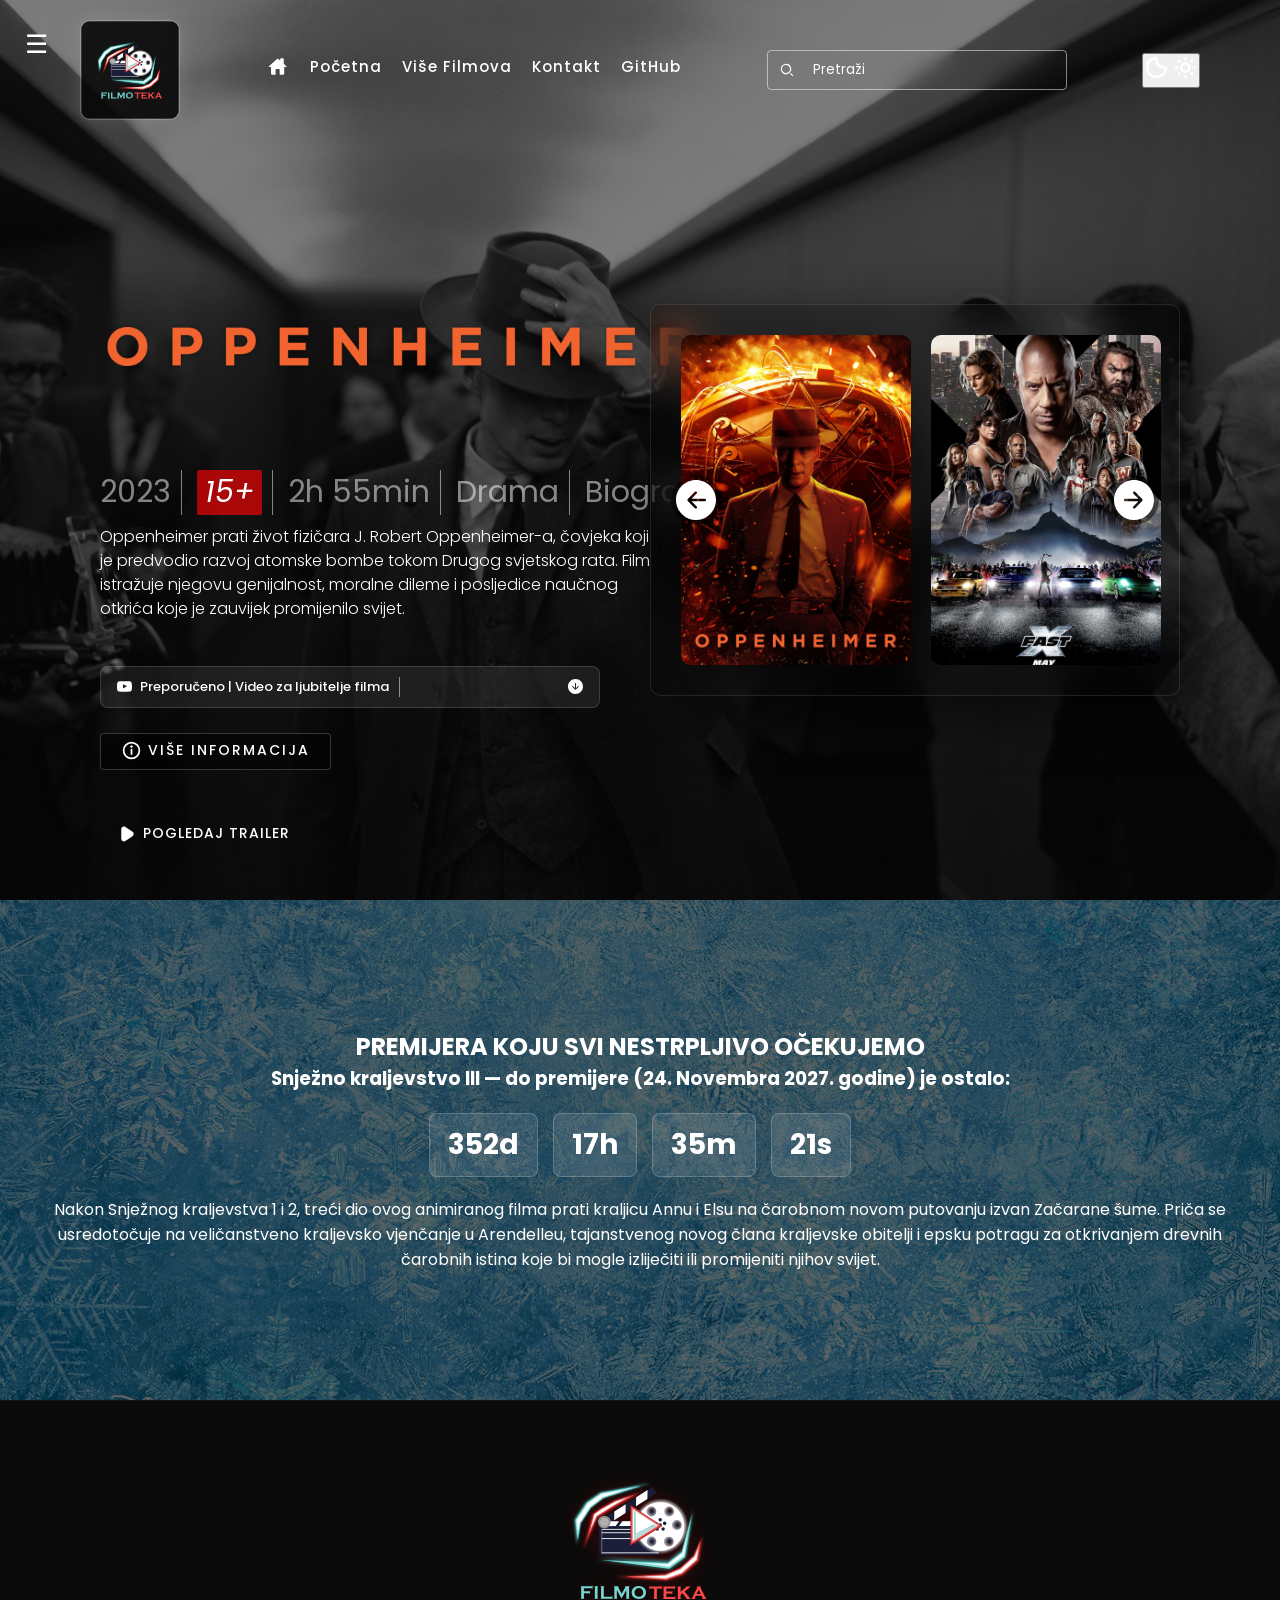
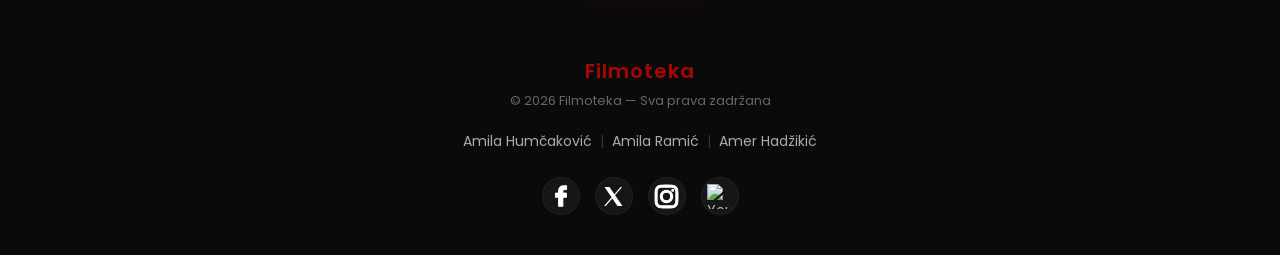
==== commit bf35b093: "Dodan Day/Night button Na svim stranicama dodani su buttoni za day/night režim rada." ====
--- a/Završni projekat - Grupa10 (TPTP 2026)/index.html
+++ b/Završni projekat - Grupa10 (TPTP 2026)/index.html
@@ -31,6 +31,12 @@
             <input type="text" placeholder="Pretraži" />
             <img src="./Fotografije za projekat/Vektorske fotografije/BijeliSVG/PretragaBijela.svg" alt="Pretraga" height="30" width="30">
         </div>
+
+        <button id="theme-btn" aria-label="Promijeni temu">
+        <img src="./Fotografije za projekat/Vektorske fotografije/BijeliSVG/MjesecBijelo.svg" alt="Mjesec" height="25" width="25" id="theme-icon">
+        <img src="./Fotografije za projekat/Vektorske fotografije/BijeliSVG/SunceBijelo.svg" alt="Sunce" height="25" width="25" id="theme-icon-light">
+
+        </button>
 
      <div class="side-menu" id="sideMenu">
 
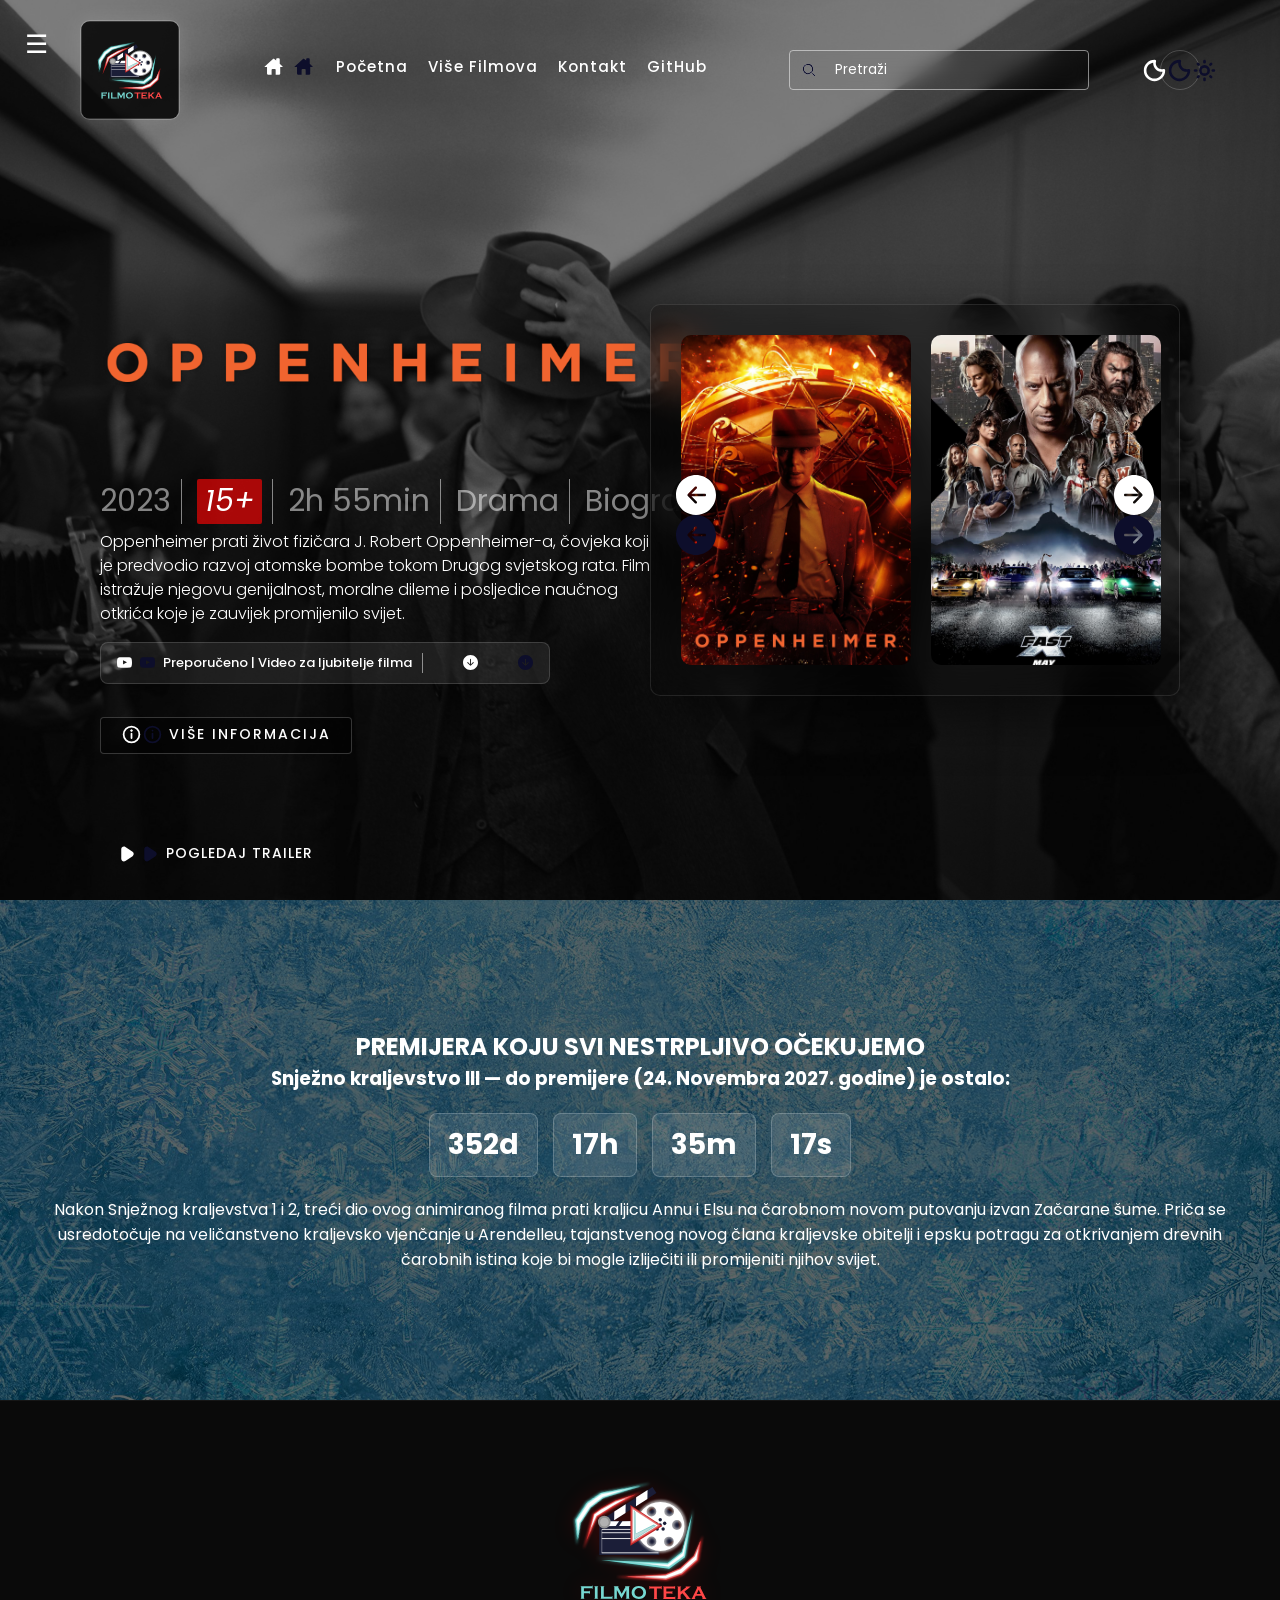
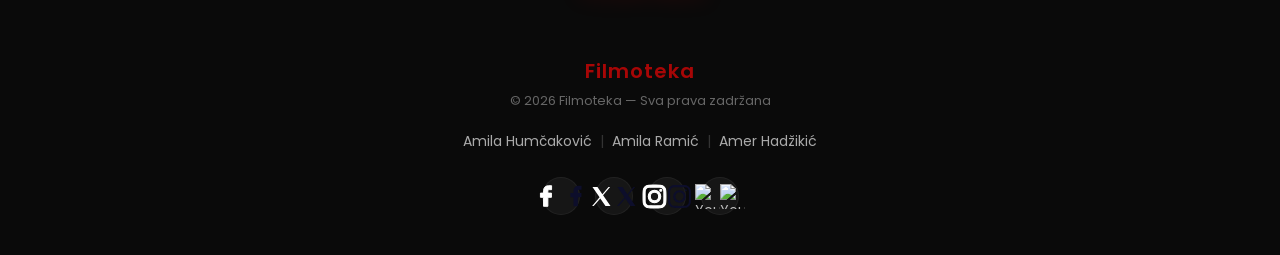
==== commit 7e50735b: "Dodane su plave ikonice za night mode U cijelom HTML kodu dodane su plave SVG ikonice za noćni režim" ====
--- a/Završni projekat - Grupa10 (TPTP 2026)/index.html
+++ b/Završni projekat - Grupa10 (TPTP 2026)/index.html
@@ -19,7 +19,8 @@
 
         <ul class="nav">
             <li>
-                <a href="index.html"><img src="./Fotografije za projekat/Vektorske fotografije/BijeliSVG/KućaBijela.svg" alt="Početna" height="25" width="25"></a>
+                <a href="index.html"><img src="./Fotografije za projekat/Vektorske fotografije/BijeliSVG/KućaBijela.svg" alt="Početna" height="25" width="25">
+                <img src="./Fotografije za projekat/Vektorske fotografije/PlaviSVG/KućicaPlava.svg" alt="Početna" height="25" width="25"></a>
             </li>
 
             <li><a href="index.html">Početna</a></li>
@@ -30,17 +31,19 @@
      <div class="search">
             <input type="text" placeholder="Pretraži" />
             <img src="./Fotografije za projekat/Vektorske fotografije/BijeliSVG/PretragaBijela.svg" alt="Pretraga" height="30" width="30">
+            <img src="./Fotografije za projekat/Vektorske fotografije/PlaviSVG/PretragaPlava.svg" alt="Pretraga" height="30" width="30">
         </div>
 
         <button id="theme-btn" aria-label="Promijeni temu">
         <img src="./Fotografije za projekat/Vektorske fotografije/BijeliSVG/MjesecBijelo.svg" alt="Mjesec" height="25" width="25" id="theme-icon">
         <img src="./Fotografije za projekat/Vektorske fotografije/BijeliSVG/SunceBijelo.svg" alt="Sunce" height="25" width="25" id="theme-icon-light">
-
+        <img src="./Fotografije za projekat/Vektorske fotografije/PlaviSVG/MjesecPlavi.svg" alt="Mjesec" height="25" width="25" id="theme-icon-dark">
+        <img src="./Fotografije za projekat/Vektorske fotografije/PlaviSVG/SuncePlavo.svg" alt="Sunce" height="25" width="25" id="theme-icon-light-dark">
         </button>
 
      <div class="side-menu" id="sideMenu">
 
-            <a href="index.html"><img src="./Fotografije za projekat/Vektorske fotografije/BijeliSVG/KućaBijela.svg" alt="Početna" height="25" width="25"> Početna</a>
+            <a href="index.html"><img src="./Fotografije za projekat/Vektorske fotografije/BijeliSVG/KućaBijela.svg" alt="Početna" height="25" width="25"><img src="./Fotografije za projekat/Vektorske fotografije/PlaviSVG/KućicaPlava.svg" alt="Početna" height="25" width="25"> Početna</a>
             <a href="sadrzaj.html">Više Filmova</a>
             <a href="kontakt.html">Kontakt</a>
 
@@ -72,9 +75,11 @@
                     <button id="video-toggle">
                         <span id="video-toggle-label">
                             <img src="./Fotografije za projekat/Vektorske fotografije/BijeliSVG/YoutubeBijeli.svg" alt="Youtube" height="15" width="15">
+                            <img src="./Fotografije za projekat/Vektorske fotografije/PlaviSVG/YoutubePlavi.svg" alt="Youtube" height="15" width="15">
                             Preporučeno | Video za ljubitelje filma
                         </span>
                         <img src="./Fotografije za projekat/Vektorske fotografije/BijeliSVG/StrijelicaDoleBijela.svg" alt="Toggle" height="15" width="15">
+                        <img src="./Fotografije za projekat/Vektorske fotografije/PlaviSVG/StrijelicaDolePlava.svg" alt="Toggle" height="15" width="15">
                     </button>
                     <div id="video-embed-box">
                         <div class="video-ratio-box">
@@ -93,7 +98,7 @@
 
                 </section><br>
                 <div class="button">
-                    <a href="#" class="more" id="info-btn"><img src="./Fotografije za projekat/Vektorske fotografije/BijeliSVG/Informacije(i)Bijelo.svg" alt="Više informacija" height="21" width="21"> Više informacija</a>
+                    <a href="#" class="more" id="info-btn"><img src="./Fotografije za projekat/Vektorske fotografije/BijeliSVG/Informacije(i)Bijelo.svg" alt="Više informacija" height="21" width="21"><img src="./Fotografije za projekat/Vektorske fotografije/PlaviSVG/Informacije(i)Plavo.svg" alt="Više informacija" height="21" width="21"> Više informacija</a>
                 </div>
             </div>
             <div class="carousel-box">
@@ -101,6 +106,7 @@
 
     <button class="slide-btn left" id="prev">
         <img src="./Fotografije za projekat/Vektorske fotografije/BijeliSVG/LijevaStrijelicaBijela.svg" alt="Prethodni" height="25" width="25">
+        <img src="./Fotografije za projekat/Vektorske fotografije/PlaviSVG/LijevaStrijelicaPlava.svg" alt="Prethodni" height="25" width="25">
     </button>
 
     <div class="movie-slider" id="slider">
@@ -218,6 +224,7 @@
 
 <button class="slide-btn right" id="next">
         <img src="./Fotografije za projekat/Vektorske fotografije/BijeliSVG/DesnaStrijelicaBijela.svg" alt="Sljedeći" height="25" width="25">
+        <img src="./Fotografije za projekat/Vektorske fotografije/PlaviSVG/DesnaStrijelicaPlava.svg" alt="Sljedeći" height="25" width="25">
 </button>
 
 </div>
@@ -225,6 +232,7 @@
          <a href="https://www.youtube.com/watch?v=uYPbbksJxIg" class="play-trailer" id="trailer-btn" target="_blank">
              
             <img src="./Fotografije za projekat/Vektorske fotografije/BijeliSVG/PlayBijeli.svg" alt="Pogledaj trailer" height="18" width="15">
+            <img src="./Fotografije za projekat/Vektorske fotografije/PlaviSVG/PlayDugmePlavo.svg" alt="Pogledaj trailer" height="18" width="15">
              Pogledaj trailer
          </a>
 
@@ -283,18 +291,22 @@
 
             <a href="https://www.facebook.com/netflix" target="_blank">
                 <img src="./Fotografije za projekat/Vektorske fotografije/BijeliSVG/FacebookBijeli.svg" alt="Facebook" height="30" width="30">
+                <img src="./Fotografije za projekat/Vektorske fotografije/PlaviSVG/FacebookPlavi.svg" alt="Facebook" height="30" width="30">
             </a>
 
             <a href="https://x.com/netflix" target="_blank">
                 <img src="./Fotografije za projekat/Vektorske fotografije/BijeliSVG/X(Twitter)Bijeli.svg" alt="X" height="25" width="25">
+                <img src="./Fotografije za projekat/Vektorske fotografije/PlaviSVG/X(Twitter)Plavi.svg" alt="X" height="25" width="25">
             </a>
 
             <a href="https://www.instagram.com/netflix" target="_blank">
                 <img src="./Fotografije za projekat/Vektorske fotografije/BijeliSVG/InstagramBijeli.svg" alt="Instagram" height="25" width="25">
+                <img src="./Fotografije za projekat/Vektorske fotografije/PlaviSVG/InstagramPlavi.svg" alt="Instagram" height="25" width="25">
             </a>
 
             <a href="https://www.youtube.com/Netflix" target="_blank">
                 <img src="./Fotografije za projekat/Vektorske fotografije/BijeliSVG/YouTubeBijeli.svg" alt="YouTube" height="25" width="25">
+                <img src="./Fotografije za projekat/Vektorske fotografije/PlaviSVG/YouTubePlavi.svg" alt="YouTube" height="25" width="25">
             </a>
 
         </div>
--- a/Završni projekat - Grupa10 (TPTP 2026)/tptpstil.css
+++ b/Završni projekat - Grupa10 (TPTP 2026)/tptpstil.css
@@ -13,6 +13,13 @@
 html{
     scroll-behavior: smooth;
     overflow-x: hidden;
+}
+
+.back-to-top{
+    position: fixed;
+    bottom: 30px;
+    right: 30px;
+    z-index:999;
 }
 
 body{
@@ -187,7 +194,11 @@
 }
 
 .content.active{
-    display: block;
+    display: flex;
+    flex-direction: column;
+    justify-content: center;
+    max-height: 80vh;
+    overflow: visible;
     visibility: visible;
     transform: scale(1);
     transition: 0.5s;
@@ -233,7 +244,7 @@
 
 .banner .content p{
     color:white;
-    margin: 10px 0 20px;
+    margin: 6px 0 8px;
     font-size: 1em;
     font-weight: 300;
     line-height: 1.5em;
@@ -241,7 +252,7 @@
 }
 
 aside{
-    margin-top: 10px;
+    margin-top: 0px;
     width: 100%;
     background: transparent;
     color: white;
@@ -262,6 +273,7 @@
 
 .banner .content .button{
     position: relative;
+    margin-top:8px;
 }
 
 .banner .content .button a{
@@ -361,7 +373,7 @@
 
 .play-trailer{
     position: absolute;
-    bottom: 50px;
+    bottom: 30px;
     left: 100px;
     display: inline-flex;
     align-items: center;
@@ -656,9 +668,10 @@
 }
 
 #video-widget {
-    margin-top: 15px;
+    margin-top: 8px;
+    margin-bottom: 0px;
     width: 100%;
-    max-width: 500px;
+    max-width: 450px;
 }
 
 #video-toggle {
@@ -1800,7 +1813,268 @@
     text-align: center;
 }
 
-   
+/*Light/dark mode*/
+
+#theme-btn {
+    background: transparent;
+    border: 1px solid rgba(255, 255, 255, 0.2);
+    border-radius: 50%;
+    width: 40px;
+    height: 40px;
+    display: flex;
+    justify-content: center;
+    align-items: center;
+    cursor: pointer;
+    transition: all 0.3s ease;
+    flex-shrink: 0;
+}
+
+#theme-btn:hover {
+    border-color: var(--primary-color);
+    box-shadow: 0 0 12px rgba(255, 0, 0, 0.3);
+}
+
+#theme-icon-light {
+    display: none;
+}
+
+#theme-icon {
+    display: block;
+}
+
+body.svijetliNacin #theme-icon {
+    display: none;
+}
+
+body.svijetliNacin #theme-icon-light {
+    display: block;
+}
+
+body.svijetliNacin {
+    background-color: #f0f0f0;
+    color: #111;
+}
+
+
+body.svijetliNacin .search input {
+    color: #111;
+    border-color: rgba(0, 0, 0, 0.3);
+}
+
+body.svijetliNacin .search input::placeholder {
+    color: #555;
+}
+
+
+
+
+
+body.svijetliNacin .film-card {
+    background: #fff;
+    box-shadow: 0 5px 15px rgba(0,0,0,0.15);
+}
+
+body.svijetliNacin .film-card-info {
+    background: #f5f5f5;
+}
+
+body.svijetliNacin .film-card-info h3 {
+    color: #111;
+}
+
+body.svijetliNacin .film-card-meta {
+    color: #555;
+}
+
+body.svijetliNacin .film-card-genre {
+    background: rgba(0,0,0,0.08);
+    color: #444;
+}
+
+body.svijetliNacin .filter-bar {
+    background: linear-gradient(to bottom, rgba(240,240,240,0.95), transparent);
+}
+
+body.svijetliNacin .filter-btn {
+    background: rgba(0, 0, 0, 0.08);
+    color: #111;
+    border-color: rgba(0,0,0,0.15);
+}
+
+body.svijetliNacin .section-heading {
+    color: #111;
+}
+
+body.svijetliNacin .film-table {
+    background: rgba(255,255,255,0.8);
+    color: #333;
+}
+
+body.svijetliNacin .film-table th {
+    background: rgba(0,0,0,0.08);
+    color: #111;
+}
+
+body.svijetliNacin .film-table td {
+    color: #333;
+}
+
+body.svijetliNacin .nested-list > li {
+    background: rgba(0,0,0,0.03);
+    border-color: rgba(0,0,0,0.08);
+}
+
+body.svijetliNacin .nested-list > li > span {
+    color: #111;
+}
+
+body.svijetliNacin .nested-list ul li {
+    color: #333;
+}
+
+body.svijetliNacin .nested-list ul ul li {
+    color: #555;
+}
+
+body.svijetliNacin .footer {
+    background: #e0e0e0;
+    border-top-color: rgba(0,0,0,0.1);
+}
+
+body.svijetliNacin .footer p {
+    color: #444;
+}
+
+body.svijetliNacin .footer-authors {
+    color: #333;
+}
+
+body.svijetliNacin .footer-socials a {
+    background: #ccc;
+    color: #111;
+}
+
+body.svijetliNacin .side-menu {
+    background: rgba(240,240,240,0.98);
+}
+
+body.svijetliNacin .side-menu a {
+    color: #111;
+}
+
+body.svijetliNacin .PopupSadrzaj,
+body.svijetliNacin #popup-sadrzajweb-pravokutnik {
+    background: #fff;
+    color: #111;
+    border-color: rgba(0,0,0,0.1);
+}
+
+body.svijetliNacin #popup-sadrzajweb-pravokutnik h3 {
+    color: #111;
+}
+
+body.svijetliNacin .PopupPodaci {
+    color: #444;
+}
+
+body.svijetliNacin #DuziOpisFilma,
+body.svijetliNacin #popup-sadrzajweb-pravokutnik [data-sinopsis] {
+    color: #333;
+}
+
+body.svijetliNacin .kino-modal-box {
+    background: #fff;
+    color: #111;
+}
+
+body.svijetliNacin .kino-modal-box p {
+    color: #444;
+}
+
+body.svijetliNacin #video-toggle {
+    background: rgba(0,0,0,0.08);
+    color: #111;
+    border-color: rgba(0,0,0,0.15);
+}
+
+
+body.svijetliNacin .back-to-top {
+    color: #555;
+}
+
+body.svijetliNacin .bookmark-nav a {
+    background: rgba(0,0,0,0.08);
+    color: #333;
+    border-color: rgba(0,0,0,0.1);
+}
+
+body.svijetliNacin .container {
+    background-color: #f0f0f0;
+}
+
+body.svijetliNacin .form {
+    background: #fff;
+    border-color: rgba(0,0,0,0.1);
+}
+
+body.svijetliNacin .contact-info {
+    background: linear-gradient(135deg, #8b0000, #cc0000);
+}
+
+body.svijetliNacin .contact-info .title {
+    color: #fff;
+}
+
+body.svijetliNacin .contact-info .text {
+    color: rgba(255,255,255,0.85);
+}
+
+body.svijetliNacin .information p {
+    color: rgba(255,255,255,0.9);
+}
+
+body.svijetliNacin .contact-form {
+    background: #f5f5f5;
+}
+
+body.svijetliNacin .contact-form .title {
+    color: #111;
+}
+
+body.svijetliNacin .input-container .input {
+    color: #111;
+    border-bottom-color: rgba(0,0,0,0.25);
+}
+
+body.svijetliNacin .input-container label {
+    color: #555;
+}
+
+body.svijetliNacin .select-wrap select {
+    background: rgba(0,0,0,0.05);
+    border-color: rgba(0,0,0,0.2);
+    color: #111;
+}
+
+body.svijetliNacin .select-wrap select option {
+    background: #f5f5f5;
+    color: #111;
+}
+
+body.svijetliNacin .field label {
+    color: #555;
+}
+
+body.svijetliNacin #btnReset {
+    background: rgba(0,0,0,0.08);
+    color: #333;
+    border-color: rgba(0,0,0,0.15);
+}
+
+body.svijetliNacin #btnReset:hover {
+    background: rgba(0,0,0,0.15);
+    color: #111;
+}
 
 /* Prilagodba za mobilne uredaje */
 
@@ -2034,10 +2308,12 @@
 
     .banner .content h4 {
         font-size: 14px;
+        margin-bottom: 5px;
     }
 
     .banner .content p {
         font-size: 13px;
+        margin: 6px 0 10px;
     }
 
     .movie-card {
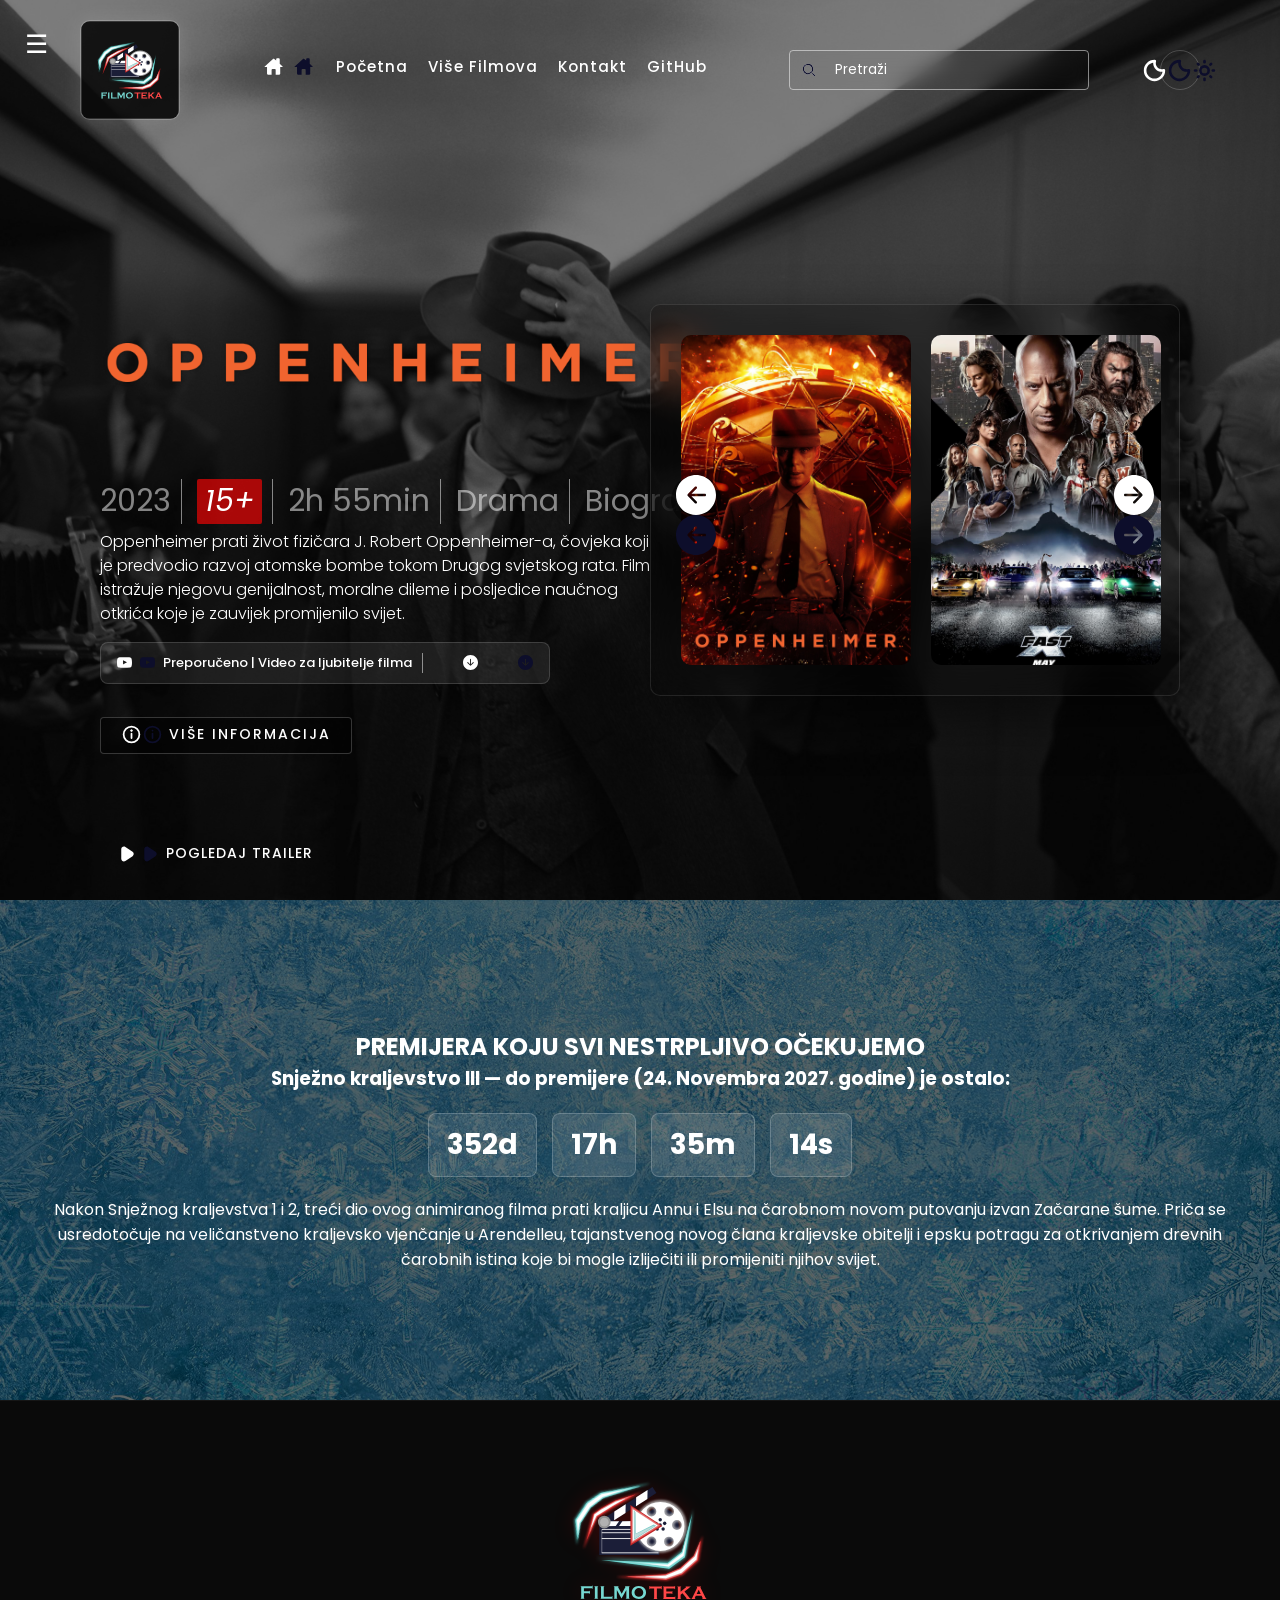
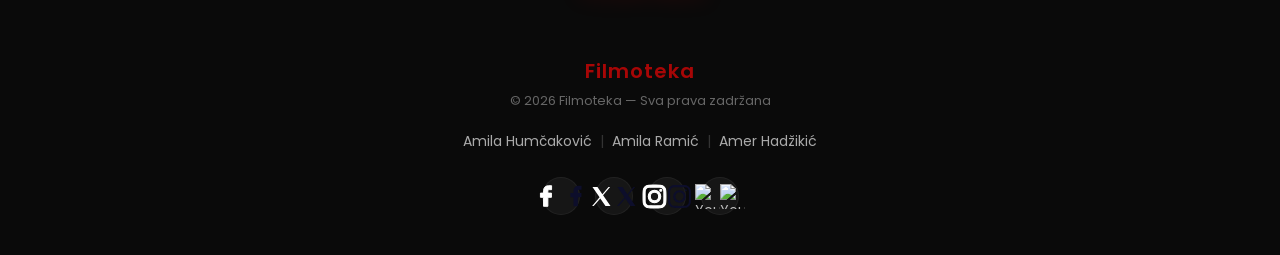
==== commit a15b4995: "Ubačen je <picture> element. U index.html ubačen je <picture> element na jednoj slici." ====
--- a/Završni projekat - Grupa10 (TPTP 2026)/index.html
+++ b/Završni projekat - Grupa10 (TPTP 2026)/index.html
@@ -128,7 +128,20 @@
                                 U poslijeratnom periodu zalagao se za međunarodnu kontrolu nuklearnog oružja što ga je dovelo u sukob s vlastima. Film kulminira dramatičnim saslušanjem 1954. koje mu je oduzelo sigurnosnu dozvolu.
                                 Film je osvojio sedam Oscara, uključujući za Najbolji film."
 >       
-            <img src="./Fotografije za projekat/Filmovi - posteri/Biografija/Oppenheimer.jpg" alt="Oppenheimer">
+            <picture>
+                        <!-- WebP format za moderne browsere — manji fajl, bolja kompresija -->
+                        <source
+                            srcset="./Fotografije za projekat/Filmovi - posteri/Biografija/Oppenheimer.webp"
+                            type="image/webp">
+                        <!-- AVIF format za najnovije browsere — najbolja kompresija -->
+                        <source
+                            srcset="./Fotografije za projekat/Filmovi - posteri/Biografija/Oppenheimer.avif"
+                            type="image/avif">
+                        <!-- Fallback — originalni JPG ako browser ne podržava gornje formate -->
+                        <img
+                            src="./Fotografije za projekat/Filmovi - posteri/Biografija/Oppenheimer.jpg"
+                            alt="Oppenheimer — biografski film o ocu atomske bombe, 2023">
+                    </picture>
         </div>
 
         <div class="movie-card" 
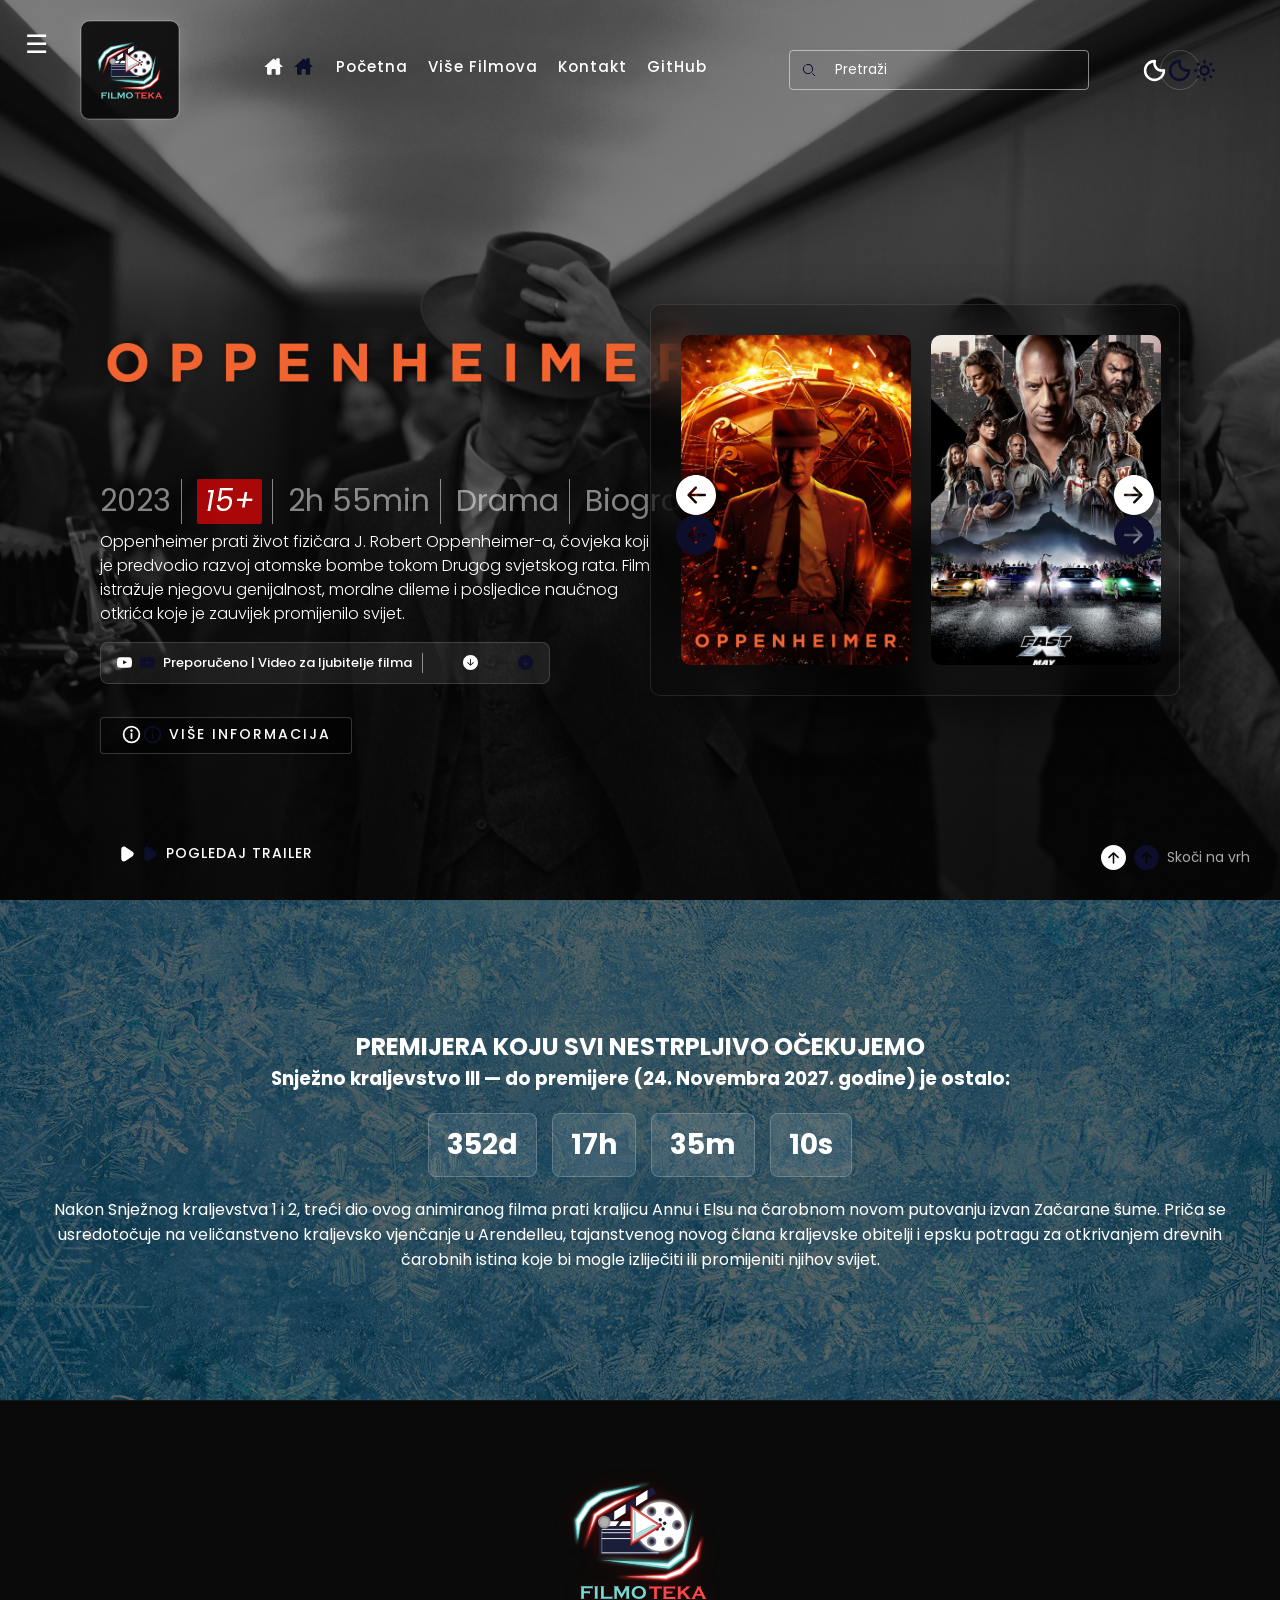
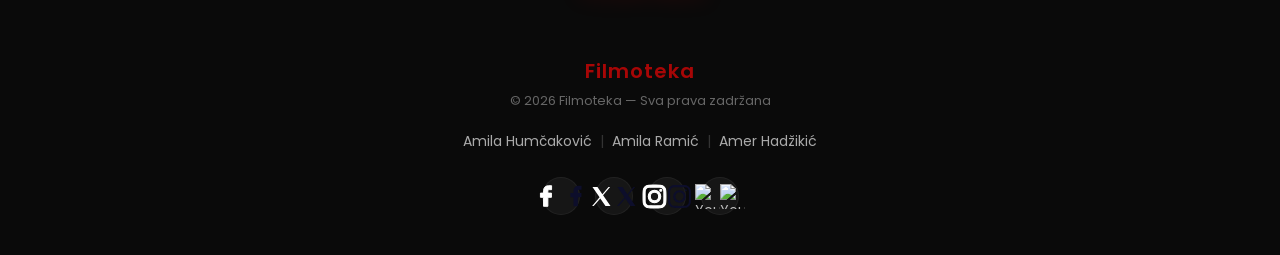
==== commit 6bb2b49f: "Dodane su strelice za vrh stranice Na početnoj i kontakt stranici dodane su strelice za vrh." ====
--- a/Završni projekat - Grupa10 (TPTP 2026)/index.html
+++ b/Završni projekat - Grupa10 (TPTP 2026)/index.html
@@ -129,19 +129,19 @@
                                 Film je osvojio sedam Oscara, uključujući za Najbolji film."
 >       
             <picture>
-                        <!-- WebP format za moderne browsere — manji fajl, bolja kompresija -->
-                        <source
-                            srcset="./Fotografije za projekat/Filmovi - posteri/Biografija/Oppenheimer.webp"
-                            type="image/webp">
-                        <!-- AVIF format za najnovije browsere — najbolja kompresija -->
-                        <source
-                            srcset="./Fotografije za projekat/Filmovi - posteri/Biografija/Oppenheimer.avif"
-                            type="image/avif">
-                        <!-- Fallback — originalni JPG ako browser ne podržava gornje formate -->
-                        <img
-                            src="./Fotografije za projekat/Filmovi - posteri/Biografija/Oppenheimer.jpg"
-                            alt="Oppenheimer — biografski film o ocu atomske bombe, 2023">
-                    </picture>
+                        <!-- Claude AI je ubrzao sami proces pravljenja picture elementa-->
+                <source
+                     srcset="./Fotografije za projekat/Filmovi - posteri/Biografija/Oppenheimer.webp"
+                     type="image/webp">
+                        
+                 <source
+                    srcset="./Fotografije za projekat/Filmovi - posteri/Biografija/Oppenheimer.avif"
+                    type="image/avif">
+                        
+                <img
+                    src="./Fotografije za projekat/Filmovi - posteri/Biografija/Oppenheimer.jpg"
+                     alt="Oppenheimer — biografski film o ocu atomske bombe, 2023">
+            </picture>
         </div>
 
         <div class="movie-card" 
@@ -327,6 +327,7 @@
     </div>
 
 </footer>
+ <a href="#vrh" class="back-to-top"><img src="./Fotografije za projekat/Vektorske fotografije/BijeliSVG/StrijelicaGoreBijela.svg" alt="Skoči na vrh" height="25" width="25"><img src="./Fotografije za projekat/Vektorske fotografije/PlaviSVG/StrijelicaGorePlava.svg" alt="Skoči na vrh" height="25" width="25"> Skoči na vrh</a>
 
 
 </body>
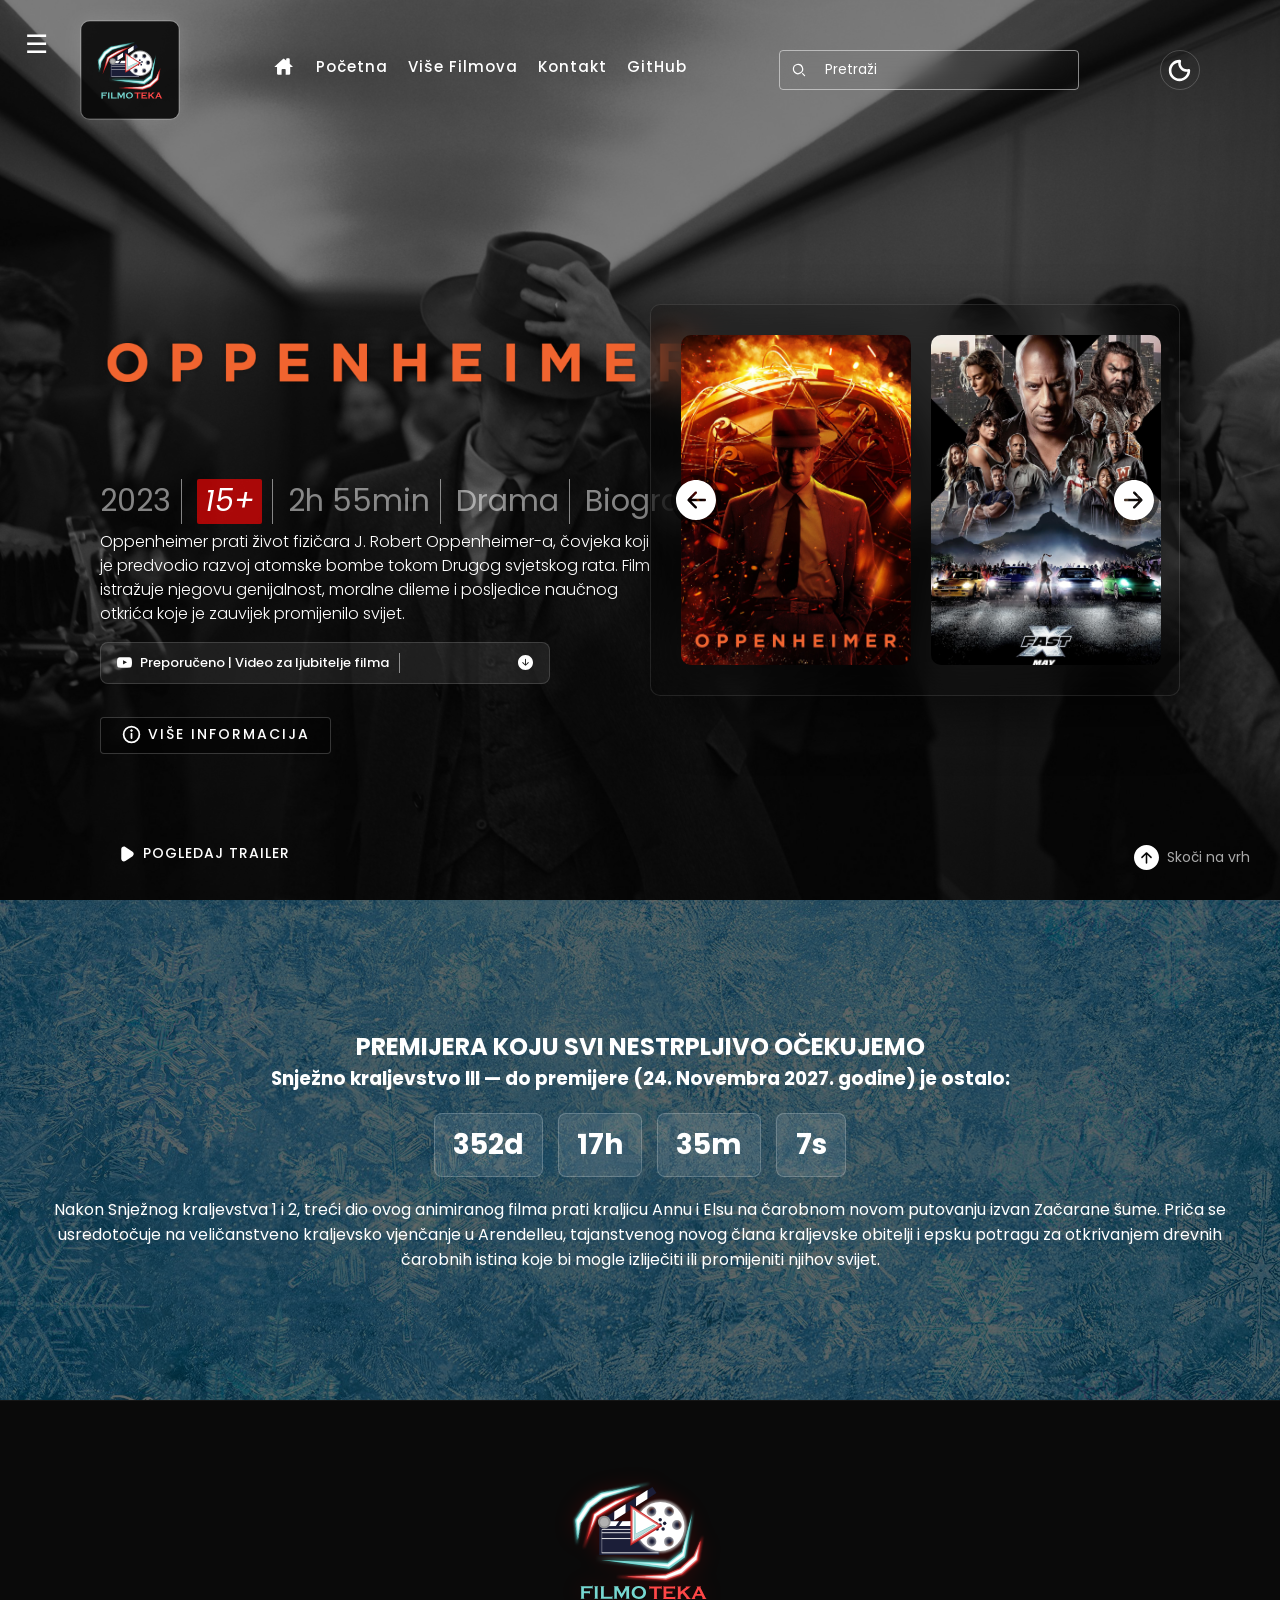
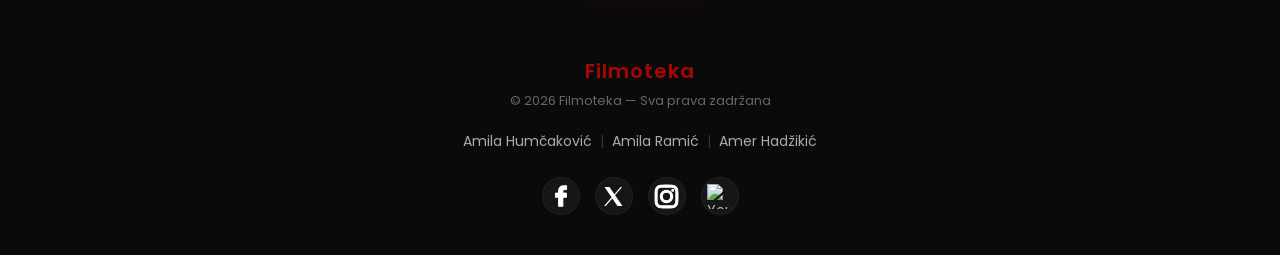
==== commit ce38e2d2: "Prevedeni su neki nazivi filmova koji nisu bili prevedeni." ====
--- a/Završni projekat - Grupa10 (TPTP 2026)/index.html
+++ b/Završni projekat - Grupa10 (TPTP 2026)/index.html
@@ -207,7 +207,7 @@
             data-duration="1h 42min"
             data-genre1="Animirani"
             data-genre2="Porodični"
-            data-DuziOpisFilma="Frozen — Snježno kraljevstvo slobodna je adaptacija Andersenove bajke 'Snježna kraljica'. Elsa s moći leda nenamjerno zbaci vječitu zimu na cijelo kraljevstvo, a Anna kreće u potragu uz planinara Kristoffa, irvasa Svena i snješka Olafa.
+            data-DuziOpisFilma="Snježno kraljevstvo slobodna je adaptacija Andersenove bajke 'Snježna kraljica'. Elsa s moći leda nenamjerno zbaci vječitu zimu na cijelo kraljevstvo, a Anna kreće u potragu uz planinara Kristoffa, irvasa Svena i snješka Olafa.
                                 Frozen je preokrenuo klasičnu Disney formulu — prava ljubav koja spašava nije romantična već između sestara. Pjesma 'Let It Go' postala je kulturni fenomen.
                                 Film je osvajao Oscara za Najbolji animirani film uz zaradu od $1.28 milijardi."
 >
--- a/Završni projekat - Grupa10 (TPTP 2026)/tptpstil.css
+++ b/Završni projekat - Grupa10 (TPTP 2026)/tptpstil.css
@@ -574,10 +574,6 @@
 }
 
 
-.DodatanPopupFilma[style*="display: block"] {
-    display: flex !important;
-}
-
 .DodatanPopupFilma.active {
     display: flex;
 }
@@ -1834,12 +1830,19 @@
     box-shadow: 0 0 12px rgba(255, 0, 0, 0.3);
 }
 
+#theme-icon {
+    display: block;
+}
+
 #theme-icon-light {
     display: none;
 }
 
-#theme-icon {
-    display: block;
+#theme-icon-dark {
+    display: none;
+}
+#theme-icon-light-dark {
+    display: none;
 }
 
 body.svijetliNacin #theme-icon {
@@ -1847,7 +1850,18 @@
 }
 
 body.svijetliNacin #theme-icon-light {
+    display: none;
+}
+
+body.svijetliNacin #theme-icon-dark {
+    display: none;
+}
+body.svijetliNacin #theme-icon-light-dark {
     display: block;
+}
+
+body.svijetliNacin #theme-btn {
+    border-color: rgba(0, 0, 0, 0.2);
 }
 
 body.svijetliNacin {
@@ -1855,6 +1869,17 @@
     color: #111;
 }
 
+body.svijetliNacin .nav li a {
+    color: #111;
+}
+
+body.svijetliNacin .nav li a:hover {
+    color: var(--primary-color);
+}
+ 
+body.svijetliNacin .menu-toggle {
+    color: #111;
+}
 
 body.svijetliNacin .search input {
     color: #111;
@@ -1865,9 +1890,14 @@
     color: #555;
 }
 
-
-
-
+body.svijetliNacin .banner::before {
+    background: rgba(255, 255, 255, 0.3);
+}
+
+body.svijetliNacin .premijera-sekcija::before {
+    background: rgba(0, 0, 0, 0.7);
+}
+ 
 
 body.svijetliNacin .film-card {
     background: #fff;
@@ -2074,6 +2104,26 @@
 body.svijetliNacin #btnReset:hover {
     background: rgba(0,0,0,0.15);
     color: #111;
+}
+
+body.svijetliNacin .premijera-sekcija h2,
+body.svijetliNacin .premijera-sekcija h3,
+body.svijetliNacin .premijera-sekcija p {
+    color: white;
+}
+
+body.svijetliNacin .section-wrap {
+    color: #111;
+}
+
+body.svijetliNacin .logo {
+    background: rgba(0, 0, 0, 0.05);
+    border-color: rgba(0, 0, 0, 0.15);
+}
+ 
+body.svijetliNacin .logo img {
+    background: rgba(255, 255, 255, 0.9);
+    border-color: rgba(0, 0, 0, 0.1);
 }
 
 /* Prilagodba za mobilne uredaje */
@@ -2401,3 +2451,44 @@
         width: 200px;
     }
 }
+
+/*Koristen AI za ovaj dio koda - pri klikom na dark mode pojavljuju se bijele ikonice, a za light mode tamno plave.
+Takodjer, znam sada da prvi dio koda sluzi da za svaku sliku koja sadrzi tekst PlaviSVG (*= znaci sadrzi), da ih sakrije jer je po defaultu ukljucen tamni mod.
+Time prikazujemo sve bijele ikone.
+Drugi dio je za ikonu teme, prvo sakrijemo sve 4, zatim se odvojeno prikaze bijeli mjesec.
+body.svijetliNacin img - kada korisnik klikne na dugme za temu js dodaje klasu svijetliNacin na body, primjene se pravila
+da se bijele ikone skrivaju plave prikazuju. ispod toga je kod na istom principu kao ranije. */
+
+img[src*="PlaviSVG"] {
+    display: none;
+}
+img[src*="BijeliSVG"] {
+    display: inline;
+}
+
+
+#theme-icon,
+#theme-icon-light,
+#theme-icon-dark,
+#theme-icon-light-dark {
+    display: none;
+}
+#theme-icon {
+    display: block;
+}
+
+body.svijetliNacin img[src*="BijeliSVG"] {
+    display: none;
+}
+body.svijetliNacin img[src*="PlaviSVG"] {
+    display: inline;
+}
+
+body.svijetliNacin #theme-icon-light-dark {
+    display: block;
+}
+body.svijetliNacin #theme-icon,
+body.svijetliNacin #theme-icon-light,
+body.svijetliNacin #theme-icon-dark {
+    display: none;
+}
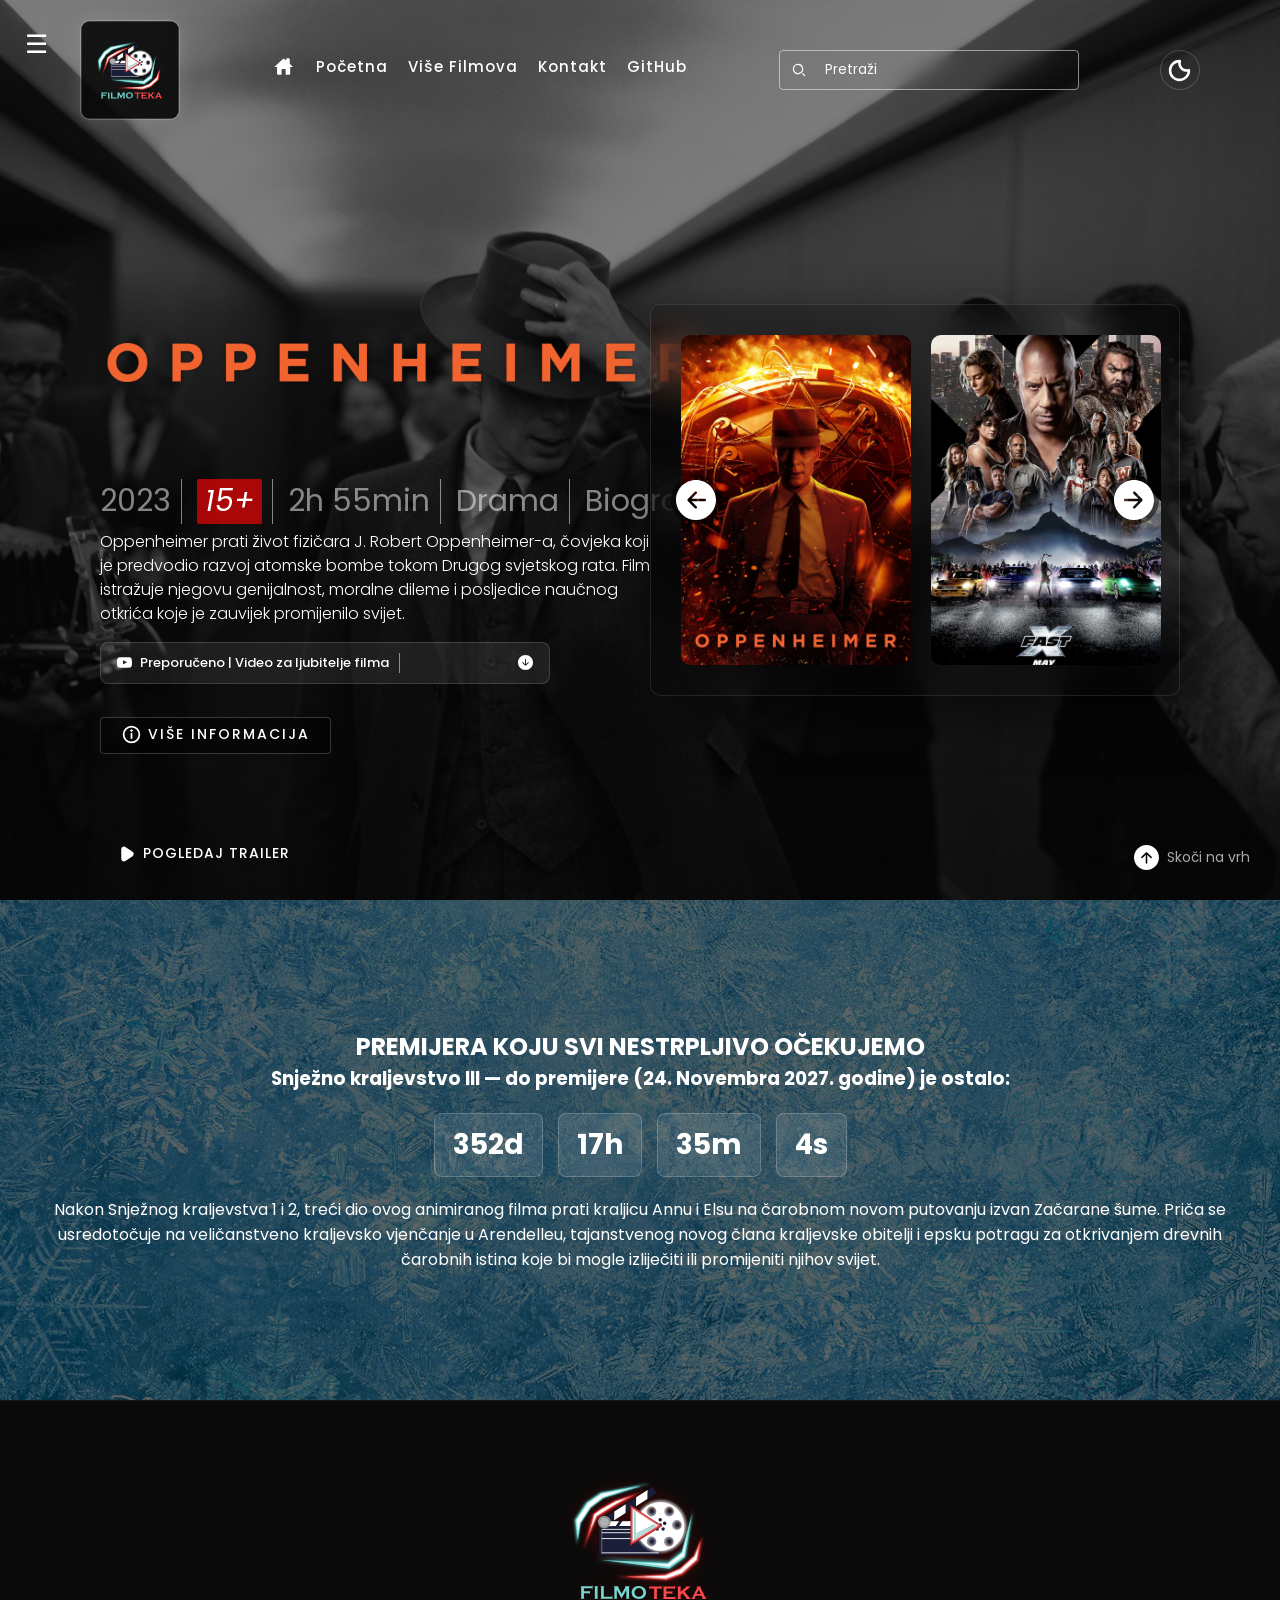
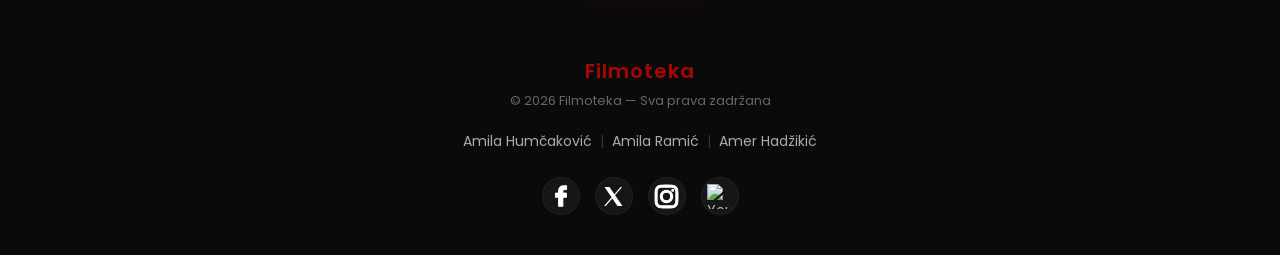
==== commit b1e41939: "Fix strelica Strelice za vrh su sada prepravljene i funkcionišu." ====
--- a/Završni projekat - Grupa10 (TPTP 2026)/index.html
+++ b/Završni projekat - Grupa10 (TPTP 2026)/index.html
@@ -12,7 +12,7 @@
     <link rel="icon" type="image/png" sizes="128x128" href="./Fotografije za projekat/Vektorske fotografije/filmotekaSaTekstom.svg">
 </head>
 <body>
-
+<div id="vrh"></div>
     <header>
         <a href="index.html" class="logo"><img src="./Fotografije za projekat/Vektorske fotografije/filmotekaSaTekstom.svg" style="width:190px;">
         </a>
@@ -207,7 +207,7 @@
             data-duration="1h 42min"
             data-genre1="Animirani"
             data-genre2="Porodični"
-            data-DuziOpisFilma="Snježno kraljevstvo slobodna je adaptacija Andersenove bajke 'Snježna kraljica'. Elsa s moći leda nenamjerno zbaci vječitu zimu na cijelo kraljevstvo, a Anna kreće u potragu uz planinara Kristoffa, irvasa Svena i snješka Olafa.
+            data-DuziOpisFilma="Frozen — Snježno kraljevstvo slobodna je adaptacija Andersenove bajke 'Snježna kraljica'. Elsa s moći leda nenamjerno zbaci vječitu zimu na cijelo kraljevstvo, a Anna kreće u potragu uz planinara Kristoffa, irvasa Svena i snješka Olafa.
                                 Frozen je preokrenuo klasičnu Disney formulu — prava ljubav koja spašava nije romantična već između sestara. Pjesma 'Let It Go' postala je kulturni fenomen.
                                 Film je osvajao Oscara za Najbolji animirani film uz zaradu od $1.28 milijardi."
 >
@@ -275,6 +275,8 @@
   <p>Nakon Snježnog kraljevstva 1 i 2, treći dio ovog animiranog filma prati kraljicu Annu i Elsu na čarobnom novom putovanju izvan Začarane šume. Priča se usredotočuje na veličanstveno kraljevsko vjenčanje u Arendelleu, 
     tajanstvenog novog člana kraljevske obitelji i epsku potragu za otkrivanjem drevnih čarobnih istina koje bi mogle izliječiti ili promijeniti njihov svijet.</p>
 </div>
+<a href="#vrh" class="back-to-top"><img src="./Fotografije za projekat/Vektorske fotografije/BijeliSVG/StrijelicaGoreBijela.svg" alt="Skoči na vrh" height="25" width="25"><img src="./Fotografije za projekat/Vektorske fotografije/PlaviSVG/StrijelicaGorePlava.svg" alt="Skoči na vrh" height="25" width="25"> Skoči na vrh</a>
+
 
 <script src="./tptpskripte.js"></script>
 
@@ -327,8 +329,6 @@
     </div>
 
 </footer>
- <a href="#vrh" class="back-to-top"><img src="./Fotografije za projekat/Vektorske fotografije/BijeliSVG/StrijelicaGoreBijela.svg" alt="Skoči na vrh" height="25" width="25"><img src="./Fotografije za projekat/Vektorske fotografije/PlaviSVG/StrijelicaGorePlava.svg" alt="Skoči na vrh" height="25" width="25"> Skoči na vrh</a>
-
 
 </body>
 </html>
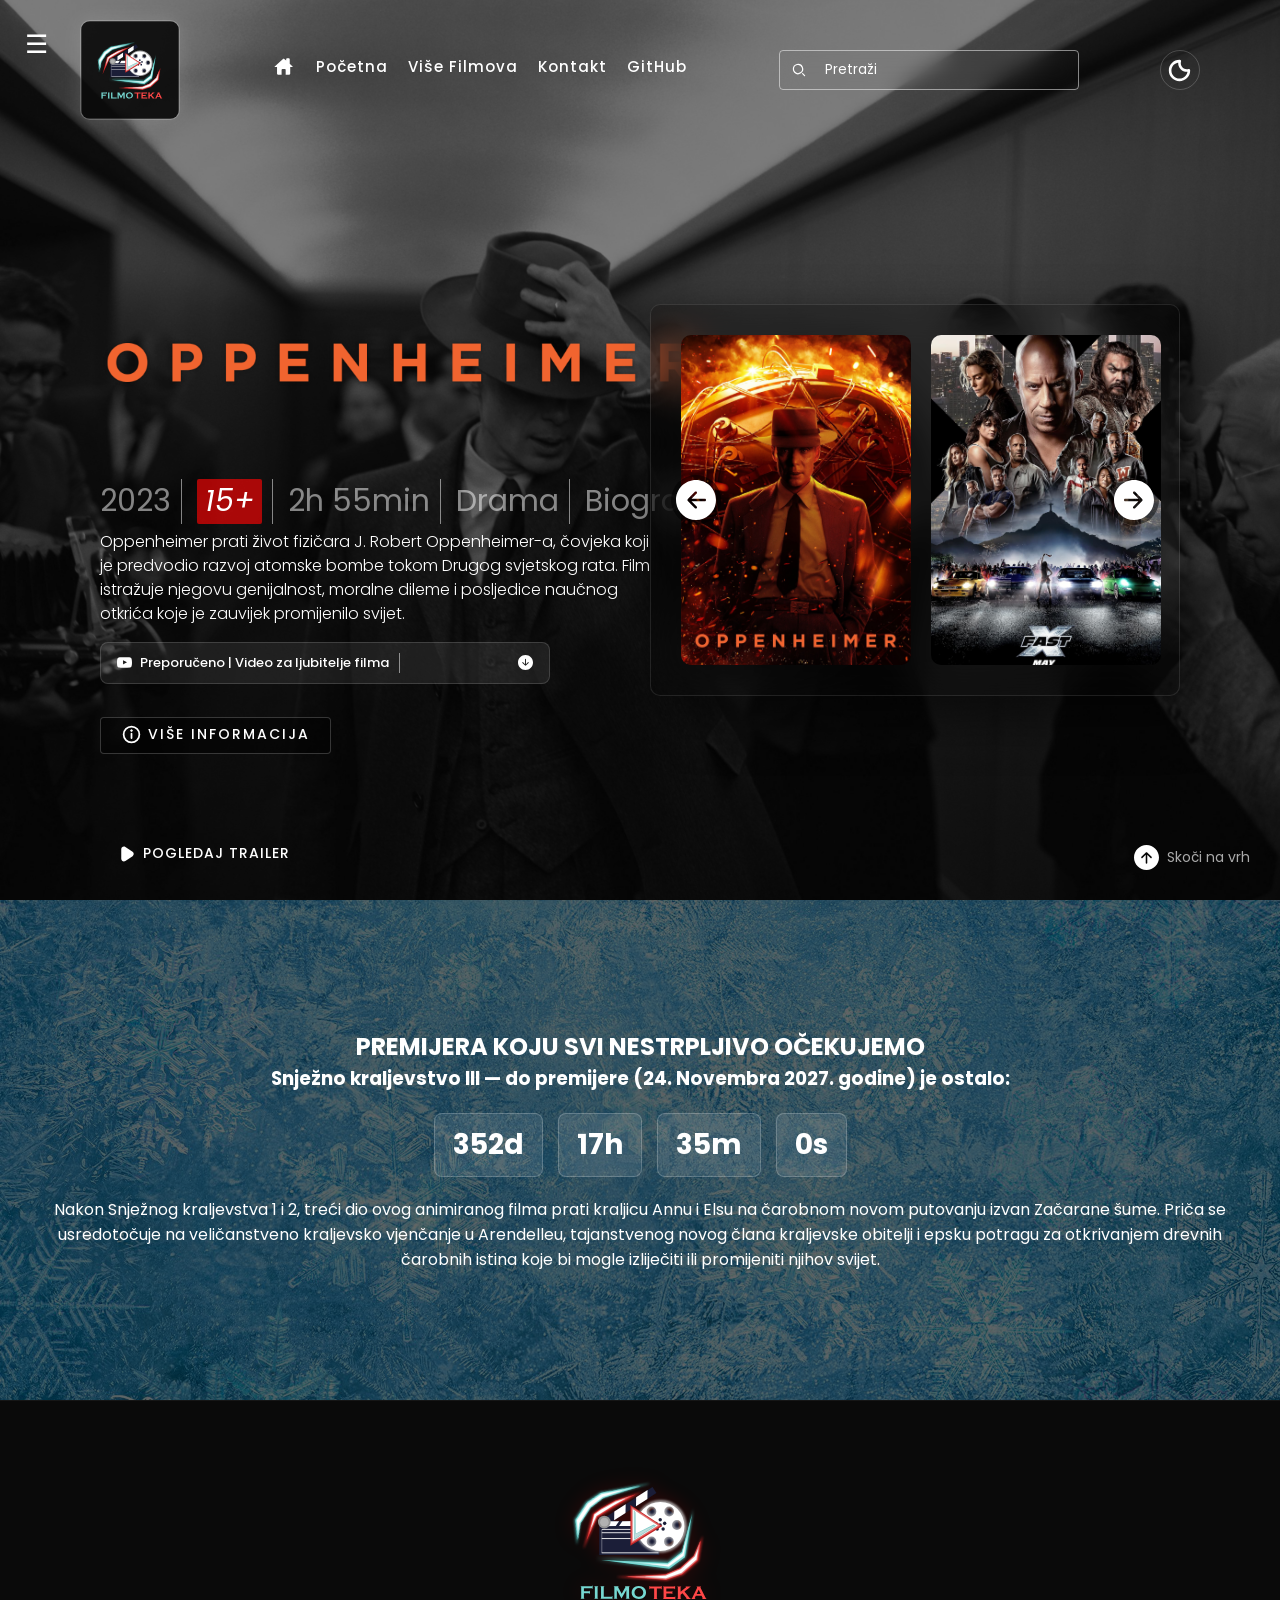
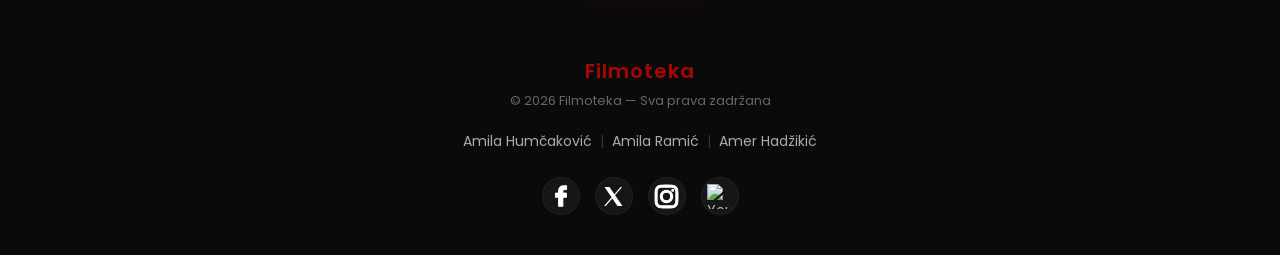
==== commit 8d2985e5: "Merge branch 'main' of https://github.com/amila-humcakovic/Grupa10-TPTP-2026" ====
--- a/Završni projekat - Grupa10 (TPTP 2026)/index.html
+++ b/Završni projekat - Grupa10 (TPTP 2026)/index.html
@@ -207,7 +207,7 @@
             data-duration="1h 42min"
             data-genre1="Animirani"
             data-genre2="Porodični"
-            data-DuziOpisFilma="Frozen — Snježno kraljevstvo slobodna je adaptacija Andersenove bajke 'Snježna kraljica'. Elsa s moći leda nenamjerno zbaci vječitu zimu na cijelo kraljevstvo, a Anna kreće u potragu uz planinara Kristoffa, irvasa Svena i snješka Olafa.
+            data-DuziOpisFilma="Snježno kraljevstvo slobodna je adaptacija Andersenove bajke 'Snježna kraljica'. Elsa s moći leda nenamjerno zbaci vječitu zimu na cijelo kraljevstvo, a Anna kreće u potragu uz planinara Kristoffa, irvasa Svena i snješka Olafa.
                                 Frozen je preokrenuo klasičnu Disney formulu — prava ljubav koja spašava nije romantična već između sestara. Pjesma 'Let It Go' postala je kulturni fenomen.
                                 Film je osvajao Oscara za Najbolji animirani film uz zaradu od $1.28 milijardi."
 >
